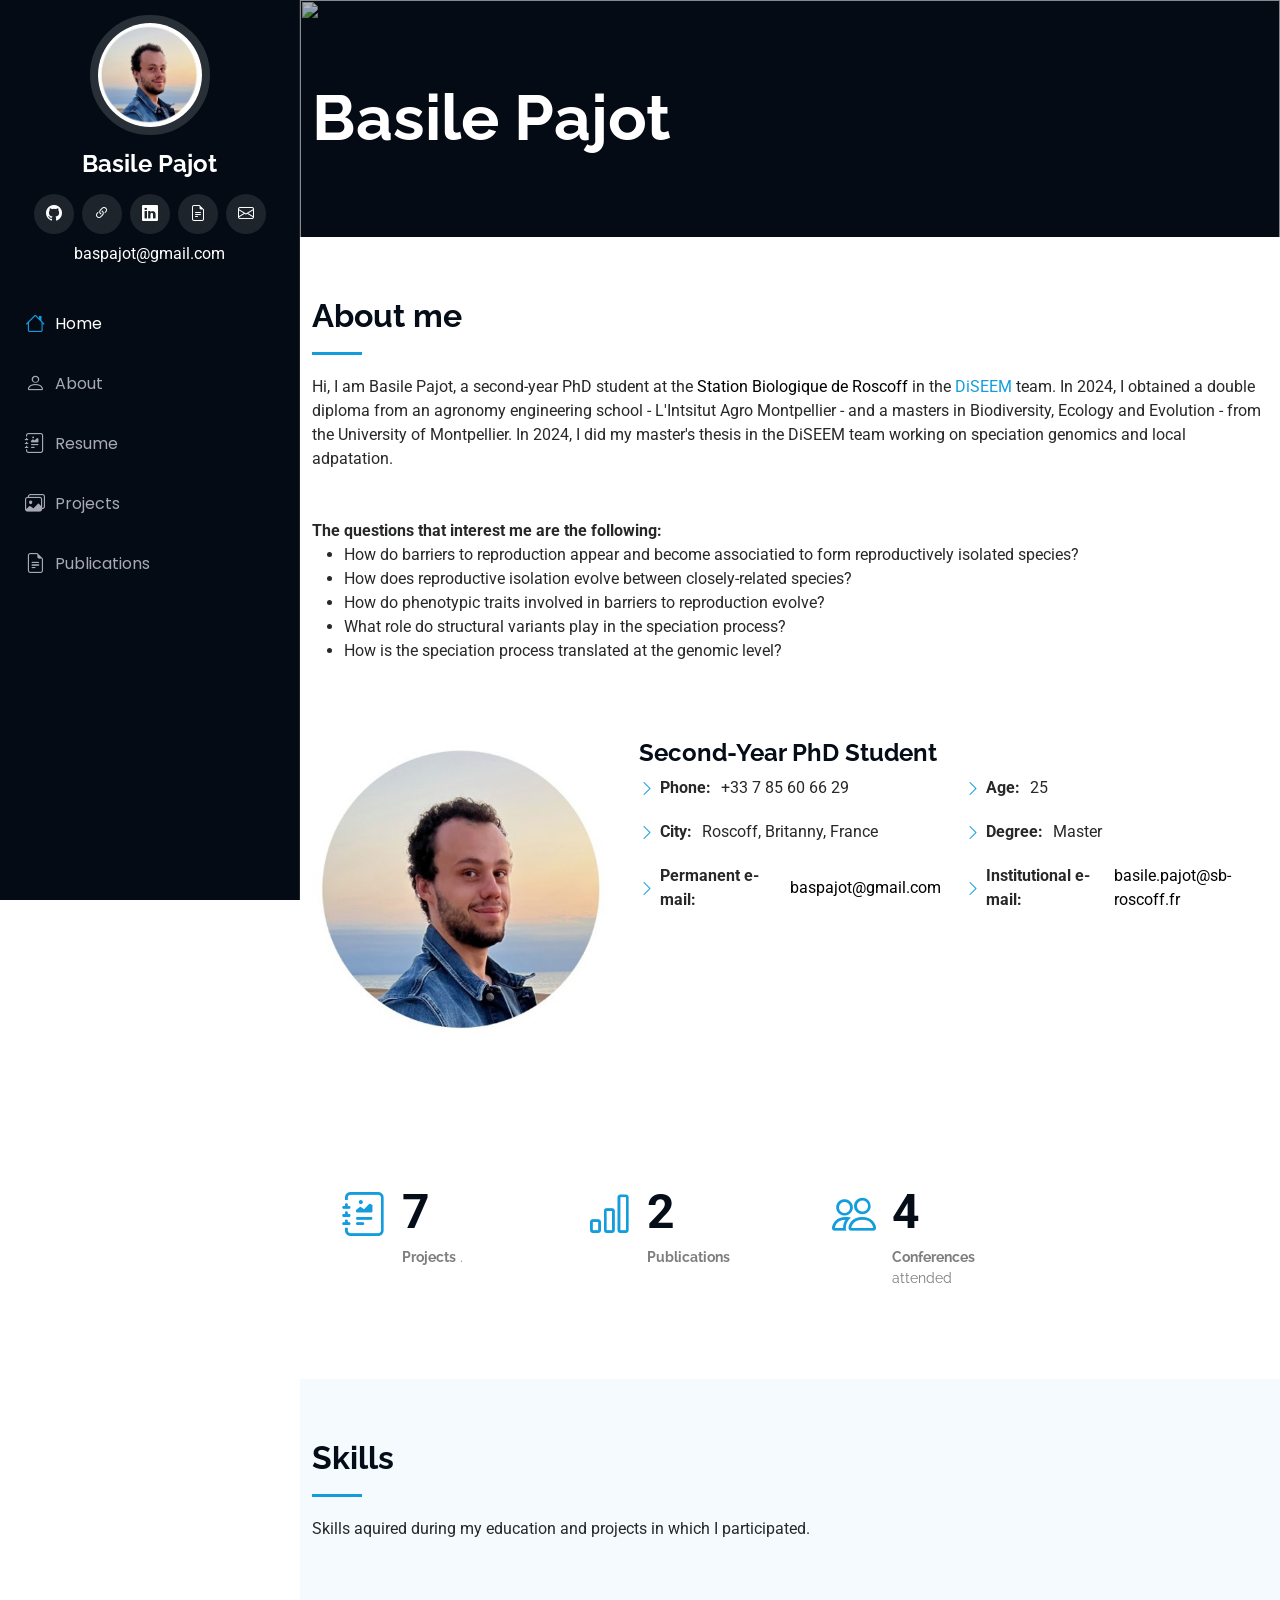
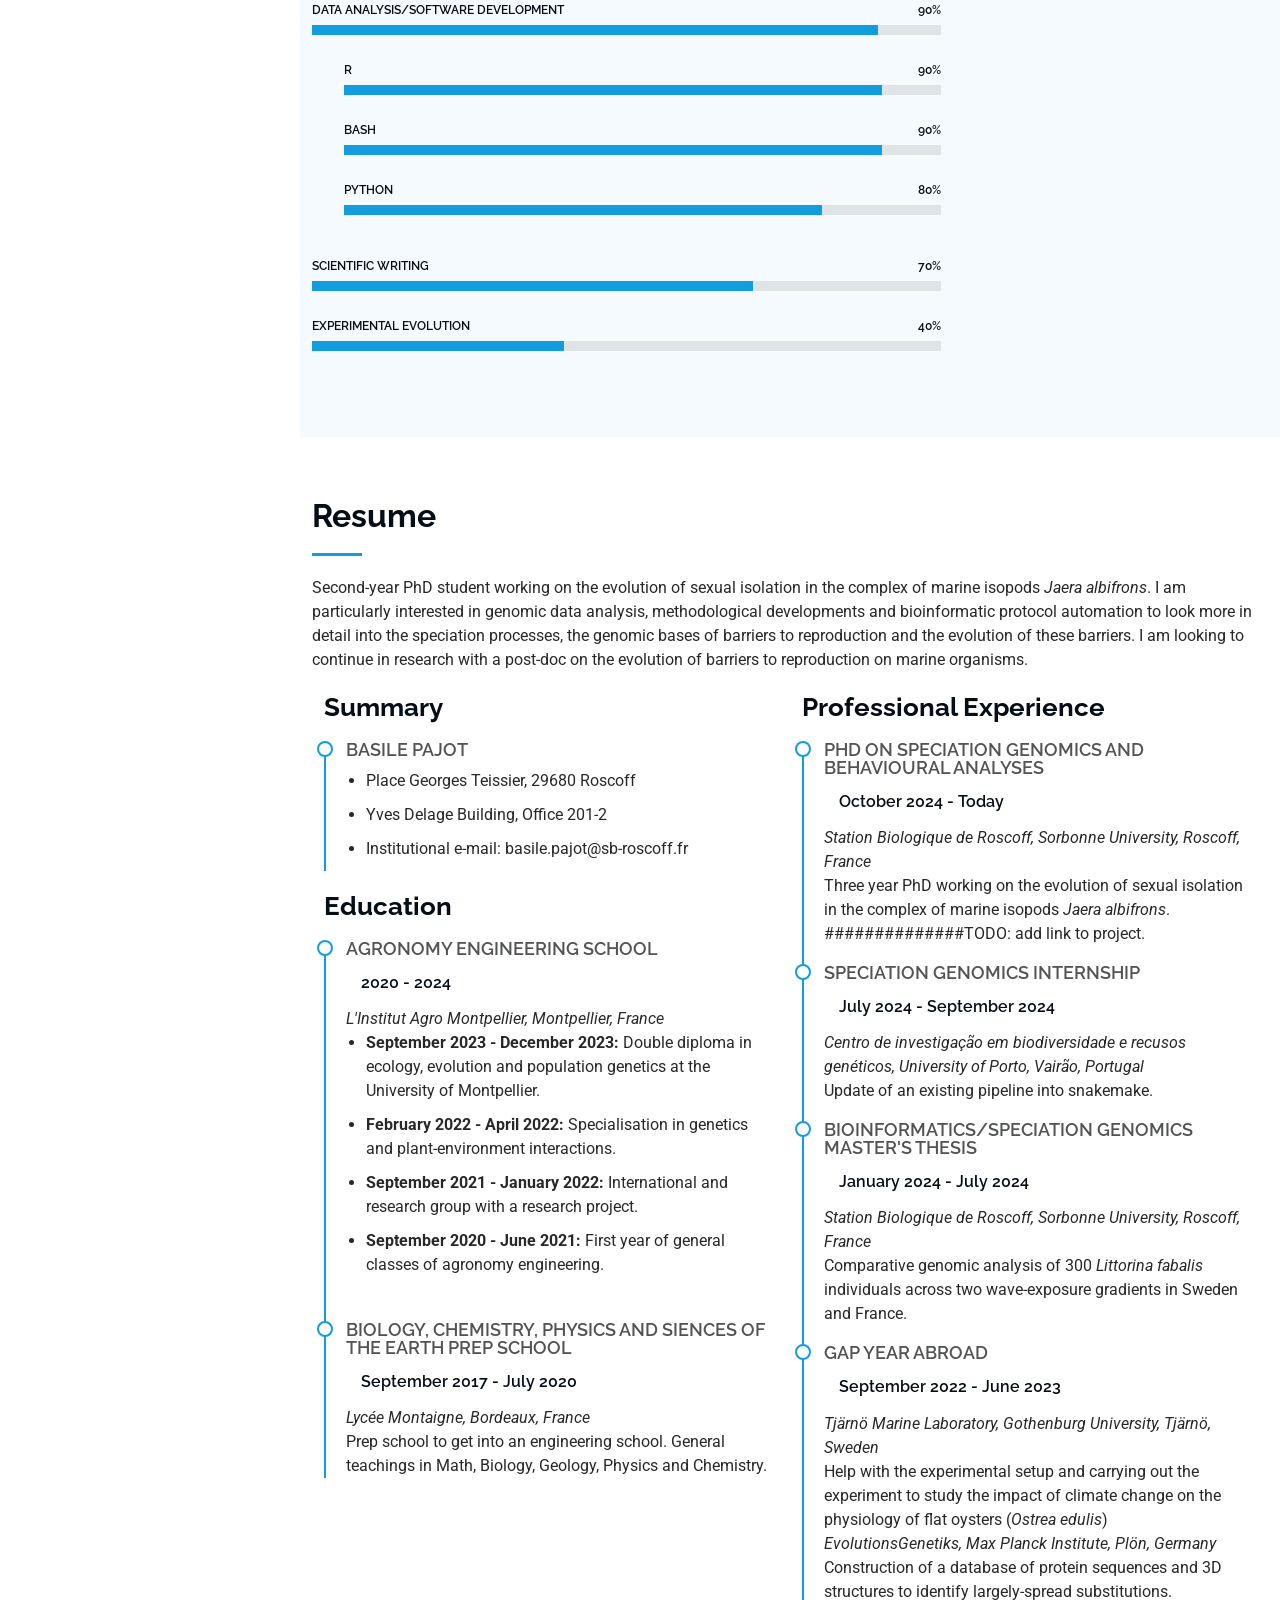
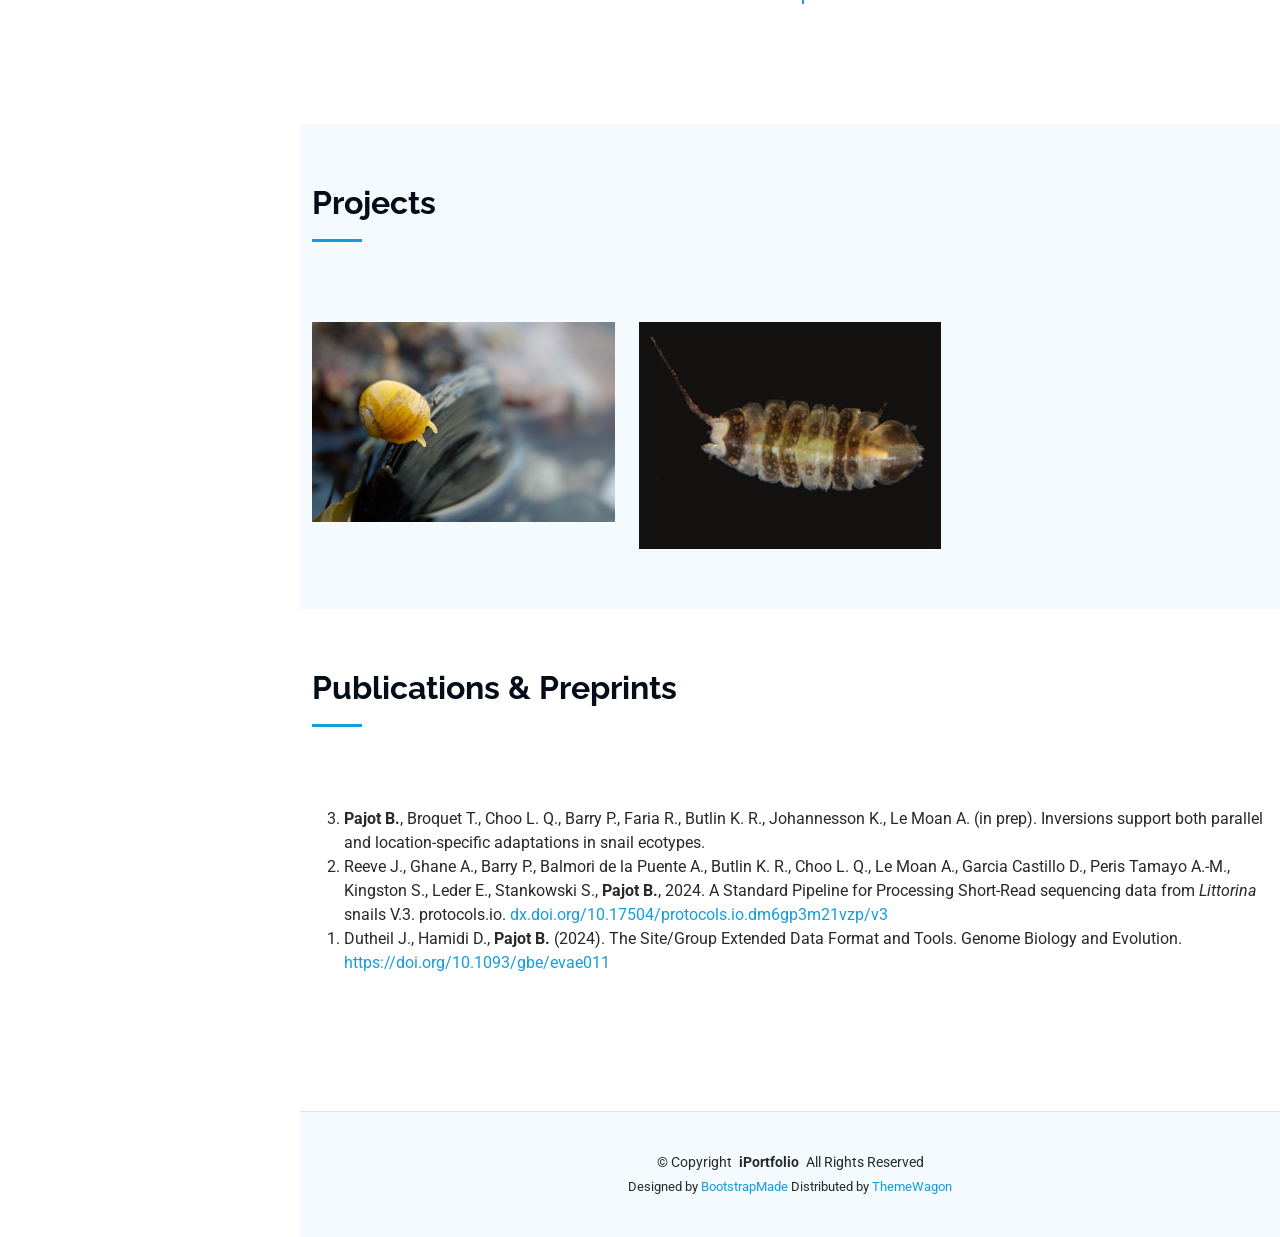
==== index.html @ 8f719689 "Coquilles" ====
<!DOCTYPE html>
<html lang="en">

<head>
  <meta charset="utf-8">
  <meta content="width=device-width, initial-scale=1.0" name="viewport">
  <title>Index - iPortfolio Bootstrap Template</title>
  <meta content="" name="description">
  <meta content="" name="keywords">

  <!-- Favicons -->
  <link href="assets/img/favicon.png" rel="icon">
  <link href="assets/img/apple-touch-icon.png" rel="apple-touch-icon">

  <!-- Fonts -->
  <link href="https://fonts.googleapis.com" rel="preconnect">
  <link href="https://fonts.gstatic.com" rel="preconnect" crossorigin>
  <link
    href="https://fonts.googleapis.com/css2?family=Roboto:ital,wght@0,100;0,300;0,400;0,500;0,700;0,900;1,100;1,300;1,400;1,500;1,700;1,900&family=Poppins:ital,wght@0,100;0,200;0,300;0,400;0,500;0,600;0,700;0,800;0,900;1,100;1,200;1,300;1,400;1,500;1,600;1,700;1,800;1,900&family=Raleway:ital,wght@0,100;0,200;0,300;0,400;0,500;0,600;0,700;0,800;0,900;1,100;1,200;1,300;1,400;1,500;1,600;1,700;1,800;1,900&display=swap"
    rel="stylesheet">

  <!-- Vendor CSS Files -->
  <link href="assets/vendor/bootstrap/css/bootstrap.min.css" rel="stylesheet">
  <link href="assets/vendor/bootstrap-icons/bootstrap-icons.css" rel="stylesheet">
  <link href="assets/vendor/aos/aos.css" rel="stylesheet">
  <link href="assets/vendor/glightbox/css/glightbox.min.css" rel="stylesheet">
  <link href="assets/vendor/swiper/swiper-bundle.min.css" rel="stylesheet">

  <!-- Main CSS File -->
  <link href="assets/css/main.css" rel="stylesheet">

  <!-- =======================================================
  * Template Name: iPortfolio
  * Template URL: https://bootstrapmade.com/iportfolio-bootstrap-portfolio-websites-template/
  * Updated: Jun 29 2024 with Bootstrap v5.3.3
  * Author: BootstrapMade.com
  * License: https://bootstrapmade.com/license/
  ======================================================== -->
</head>

<body class="index-page">

  <header id="header" class="header dark-background d-flex flex-column">
    <i class="header-toggle d-xl-none bi bi-list"></i>

    <div class="profile-img">
      <img src="assets/img/Identity.jpg" alt="" class="img-fluid rounded-circle">
    </div>

    <a href="index.html" class="logo d-flex align-items-center justify-content-center">
      <!-- Uncomment the line below if you also wish to use an image logo -->
      <!-- <img src="assets/img/logo.png" alt=""> -->
      <h1 class="sitename">Basile Pajot</h1>
    </a>

    <div class="social-links text-center">
      <a href="https://github.com/PAJOT-Basile" class="github"><i class="bi-github"></i></a>
      <a href="https://orcid.org/0009-0006-3920-8134" class="orcid"><i class="bi-link-45deg"></i></a>
      <a href="https://www.linkedin.com/in/pajot-basile/" class="linkedin"><i class="bi-linkedin"></i></a>
      <a href="./assets/docs/CV.pdf" class="CV"><i class="bi-file-earmark-text"></i></a>
      <a href="mailto:baspajot@gmail.com"><i class="bi-envelope"></i></a>
      <a href="mailto:baspajot@gmail.com" style="background-color:#040b14;">baspajot@gmail.com</a>
    </div>

    <nav id="navmenu" class="navmenu">
      <ul>
        <li><a href="#hero" class="active"><i class="bi bi-house navicon"></i>Home</a></li>
        <li><a href="#about"><i class="bi bi-person navicon"></i> About</a></li>
        <li><a href="#resume"><i class="bi bi-journal-richtext navicon"></i> Resume</a></li>
        <li><a href="#projects"><i class="bi bi-images navicon"></i> Projects</a></li>
        <li><a href="#publications"><i class="bi bi-file-earmark-text navicon"></i> Publications</a></li>
      </ul>
    </nav>

  </header>

  <main class="main">

    <!-- Hero Section -->
    <section id="hero" class="hero section dark-background">

      <img src="assets/img/paysage.JPG" height="400" width="100%" data-aos="fade-in">

      <div class="container" data-aos="fade-up" data-aos-delay="100">
        <h2>Basile Pajot</h2>
      </div>

    </section><!-- /Hero Section -->

    <!-- About Section -->
    <section id="about" class="about section">

      <!-- Section Title -->
      <div class="container section-title">
        <h2>About me</h2>
        <p>Hi, I am Basile Pajot, a second-year PhD student at the
          <a href="https://www.sb-roscoff.fr/" style="text-decoration: none; color: Black">Station Biologique de
            Roscoff</a> in the
          <a
            href="https://www.sb-roscoff.fr/fr/equipe-diseem-dispersion-speciation-et-evolution-des-especes-marines">DiSEEM</a>
          team.
          In 2024, I obtained a double diploma from an agronomy engineering school - L'Intsitut Agro Montpellier -
          and a masters in Biodiversity, Ecology and Evolution - from the University of Montpellier.
          In 2024, I did my master's thesis in the DiSEEM team working on speciation genomics and local adpatation.<br>
          <br><br><b>The questions that interest me are the following:</b><br>
        <ul>
          <li>How do barriers to reproduction appear and become associatied to form reproductively isolated species?
          </li>
          <li>How does reproductive isolation evolve between closely-related species?</li>
          <li>How do phenotypic traits involved in barriers to reproduction evolve?</li>
          <li>What role do structural variants play in the speciation process?</li>
          <li>How is the speciation process translated at the genomic level?</li>
        </ul>
        </p>
      </div><!-- End Section Title -->

      <div class="container">

        <div class="row gy-4 justify-content-center">
          <div class="col-lg-4">
            <img src="assets/img/Identity.jpg" class="img-fluid" alt="">
          </div>
          <div class="col-lg-8 content">
            <h2>Second-Year PhD Student</h2>
            <div class="row">
              <div class="col-lg-6">
                <ul>
                  <li><i class="bi bi-chevron-right"></i> <strong>Phone:</strong> <span>+33 7 85 60 66 29</span></li>
                  <li><i class="bi bi-chevron-right"></i> <strong>City:</strong> <span>Roscoff, Britanny, France</span>
                  <li><i class="bi bi-chevron-right"></i> <strong>Permanent e-mail:</strong> <span><a
                        href="mailto:baspajot@gmail.com"
                        style="text-decoration: none; color: black;">baspajot@gmail.com</a></span>
                  </li>
                </ul>
              </div>
              <div class="col-lg-6">
                <ul>
                  <li><i class="bi bi-chevron-right"></i> <strong>Age:</strong> <span>25</span></li>
                  <li><i class="bi bi-chevron-right"></i> <strong>Degree:</strong> <span>Master</span></li>
                  <li><i class="bi bi-chevron-right"></i> <strong>Institutional e-mail:</strong>
                    <span><a href="mailto:basile.pajot@sb-roscoff.fr"
                        style="text-decoration: none; color: black;">basile.pajot@sb-roscoff.fr</a></span>
                  </li>
                </ul>
              </div>
            </div>
          </div>
        </div>

      </div>

    </section><!-- /About Section -->

    <!-- Stats Section -->
    <section id="stats" class="stats section">

      <div class="container" data-aos="fade-up" data-aos-delay="100">

        <div class="row gy-3">

          <div class="col-lg-3 col-md-6">
            <div class="stats-item">
              <i class="bi bi-journal-richtext"></i>
              <span data-purecounter-start="0" data-purecounter-end="7" data-purecounter-duration="1"
                class="purecounter"></span>
              <p><strong>Projects</strong> <span>.</span></p>
            </div>
          </div><!-- End Stats Item -->

          <div class="col-lg-3 col-md-6">
            <div class="stats-item">
              <i class="bi-bar-chart"></i>
              <span data-purecounter-start="0" data-purecounter-end="2" data-purecounter-duration="1"
                class="purecounter"></span>
              <p><strong>Publications</strong></p>
            </div>
          </div><!-- End Stats Item -->

          <div class="col-lg-3 col-md-6">
            <div class="stats-item">
              <i class="bi bi-people"></i>
              <span data-purecounter-start="0" data-purecounter-end="4" data-purecounter-duration="1"
                class="purecounter"></span>
              <p><strong>Conferences</strong> <span>attended</span></p>
            </div>
          </div><!-- End Stats Item -->

        </div>

      </div>

    </section><!-- /Stats Section -->

    <!-- Skills Section -->
    <section id="skills" class="skills section light-background">

      <!-- Section Title -->
      <div class="container section-title" data-aos="fade-up">
        <h2>Skills</h2>
        <p>Skills aquired during my education and projects in which I participated.</p>
      </div><!-- End Section Title -->

      <div class="container" data-aos="fade-up" data-aos-delay="100">

        <div class="row skills-content skills-animation">

          <div class="col-lg-8">

            <div class="progress">
              <span class="skill"><span>Data Analysis/Software Development</span> <i class="val">90%</i></span>
              <div class="progress-bar-wrap">
                <div class="progress-bar" role="progressbar" aria-valuenow="90" aria-valuemin="0" aria-valuemax="100">
                </div>
              </div>
            </div><!-- End Skills Item -->

            <ul>
              <li style="list-style-type: none;">
                <div class="progress">
                  <span class="skill"><span>R</span> <i class="val">90%</i></span>
                  <div class="progress-bar-wrap">
                    <div class="progress-bar" role="progressbar" aria-valuenow="90" aria-valuemin="0"
                      aria-valuemax="100">
                    </div>
                  </div>
                </div><!-- End Skills Item -->
              </li>

              <li style="list-style-type: none;">
                <div class="progress">
                  <span class="skill"><span>Bash</span> <i class="val">90%</i></span>
                  <div class="progress-bar-wrap">
                    <div class="progress-bar" role="progressbar" aria-valuenow="90" aria-valuemin="0"
                      aria-valuemax="100">
                    </div>
                  </div>
                </div><!-- End Skills Item -->
              </li>

              <li style="list-style-type: none;">
                <div class="progress">
                  <span class="skill"><span>Python</span> <i class="val">80%</i></span>
                  <div class="progress-bar-wrap">
                    <div class="progress-bar" role="progressbar" aria-valuenow="80" aria-valuemin="0"
                      aria-valuemax="100">
                    </div>
                  </div>
                </div><!-- End Skills Item -->
              </li>

            </ul>

          </div>

          <div class="col-lg-8">

            <div class="progress">
              <span class="skill"><span>Scientific writing</span> <i class="val">70%</i></span>
              <div class="progress-bar-wrap">
                <div class="progress-bar" role="progressbar" aria-valuenow="70" aria-valuemin="0" aria-valuemax="100">
                </div>
              </div>
            </div><!-- End Skills Item -->

            <div class="progress">
              <span class="skill"><span>Experimental evolution</span> <i class="val">40%</i></span>
              <div class="progress-bar-wrap">
                <div class="progress-bar" role="progressbar" aria-valuenow="40" aria-valuemin="0" aria-valuemax="100">
                </div>
              </div>
            </div><!-- End Skills Item -->



          </div>

        </div>

      </div>

    </section><!-- /Skills Section -->

    <!-- Resume Section -->
    <section id="resume" class="resume section">

      <!-- Section Title -->
      <div class="container section-title" data-aos="fade-up">
        <h2>Resume</h2>
        <p>Second-year PhD student working on the evolution of sexual isolation in the complex of marine isopods
          <i>Jaera albifrons</i>. I am particularly interested in genomic data analysis, methodological developments and
          bioinformatic protocol automation to look more in detail into the speciation processes, the genomic bases of
          barriers to reproduction and the evolution of these barriers. I am looking to continue in research with a
          post-doc on the evolution of barriers to reproduction on marine organisms.
        </p>
        <!--Summary-->


        <div class="container">

          <div class="row">
            <!--Summary-->
            <div class="col-lg-6" data-aos="fade-up" data-aos-delay="100">
              <h3 class="resume-title">Summary</h3>
              <div class="resume-item pb-0">
                <h4>Basile Pajot</h4>
                <ul>
                  <li>Place Georges Teissier, 29680 Roscoff</li>
                  <li>Yves Delage Building, Office 201-2</li>
                  <li>Institutional e-mail: basile.pajot@sb-roscoff.fr</li>
                </ul>
              </div><!-- End Resume Item -->
              <!--Education-->
              <h3 class="resume-title">Education</h3>
              <div class="resume-item">
                <h4>Agronomy Engineering School</h4>
                <h5>2020 - 2024</h5>
                <p><em>L'Institut Agro Montpellier, Montpellier, France</em></p>
                <p>
                <ul>
                  <li><b>September 2023 - December 2023:</b> Double diploma in ecology, evolution and population
                    genetics
                    at the University of Montpellier.</li>
                  <li><b>February 2022 - April 2022:</b> Specialisation in genetics and plant-environment
                    interactions.
                  </li>
                  <li><b>September 2021 - January 2022:</b> International and research group with a research project.
                  </li>
                  <li><b>September 2020 - June 2021:</b> First year of general classes of agronomy engineering.</li>
                </ul>
                </p>
              </div><!-- End Resume Item -->

              <div class="resume-item">
                <h4>Biology, Chemistry, Physics and Siences of the Earth Prep School</h4>
                <h5>September 2017 - July 2020</h5>
                <p><em>Lycée Montaigne, Bordeaux, France</em></p>
                <p>Prep school to get into an engineering school. General teachings in Math, Biology, Geology, Physics
                  and
                  Chemistry.
                </p>
              </div><!-- End Resume Item -->
            </div><!-- End Section Title -->


            <div class="col-lg-6" data-aos="fade-up" data-aos-delay="200">
              <h3 class="resume-title">Professional Experience</h3>
              <!--Professional Experience-->
              <div class="resume-item">
                <h4>PhD on speciation genomics and behavioural analyses</h4>
                <h5>October 2024 - Today</h5>
                <p><em>Station Biologique de Roscoff, Sorbonne University, Roscoff, France</em><br></p>
                <p>Three year PhD working on the evolution of sexual isolation in the complex of marine isopods <i>Jaera
                    albifrons</i>. ##############TODO: add link to project.</p>

              </div>
              <div class="resume-item">
                <h4>Speciation genomics internship</h4>
                <h5>July 2024 - September 2024</h5>
                <p><em>Centro de investigação em biodiversidade e recusos genéticos, University of Porto, Vairão,
                    Portugal
                  </em></p>
                <p>Update of an existing pipeline into snakemake.</p>
              </div>

              <div class="resume-item">
                <h4>Bioinformatics/Speciation genomics master's thesis</h4>
                <h5>January 2024 - July 2024</h5>
                <p><em>Station Biologique de Roscoff, Sorbonne University, Roscoff, France </em></p>
                <p>Comparative genomic analysis of 300 <i>Littorina fabalis</i> individuals across two wave-exposure
                  gradients in Sweden and France.</p>
              </div><!-- End Resume Item -->

              <div class="resume-item">
                <h4>Gap Year Abroad</h4>
                <h5>September 2022 - June 2023</h5>
                <p><em>Tjärnö Marine Laboratory, Gothenburg University, Tjärnö, Sweden</em></p>
                <p>Help with the experimental setup and carrying out the experiment to study the impact of climate
                  change on the physiology of flat oysters (<i>Ostrea edulis</i>)</p>
                <p><em>EvolutionsGenetiks, Max Planck Institute, Plön, Germany</em></p>
                <p>Construction of a database of protein sequences and 3D structures to identify largely-spread
                  substitutions.</p>
              </div><!-- End Resume Item -->
            </div>



          </div>

        </div>

    </section><!-- /Resume Section -->

    <!-- Portfolio Section -->
    <section id="projects" class="portfolio section light-background">

      <!-- Section Title -->
      <div class="container section-title" data-aos="fade-up">
        <h2>Projects</h2>
      </div><!-- End Section Title -->

      <div class="container">

        <div class="isotope-layout" data-default-filter="*" data-layout="masonry" data-sort="original-order">

          <div class="row gy-4 isotope-container" data-aos="fade-up" data-aos-delay="200">

            <div class="col-lg-4 col-md-6 portfolio-item isotope-item">
              <div class="portfolio-content h-100">
                <img src="assets/img/projects/Littorina fabalis.jpg" class="img-fluid" alt="">
                <div class="portfolio-info">
                  <h4>PaCoBar</h4>
                  <p>Parallel Evolution and Coupling of Reproductive Barriers in <i>Littorina</i></p>
                  <a href="assets/img/projects/Littorina fabalis.jpg" title="(image credits to Kerstin Johannesson)<br>
                    <h2>PaCoBar</h2><br>
                      <p>The environment can play an important role in species diversification. In particular,
                      locally-adapted populations, called ecotypes are a good example of the role that the 
                      environment can play in the formation of species. Here, we inverstigate how barriers to 
                      gene flow associate along a wave-exposure gradient to form a complex barrier to gene flow 
                      and the role that structural variants play in this association. In this study, we use 
                      population genomics on the marine snail <i>Littorina fabalis</i>.</p>"
                    data-gallery="portfolio-gallery" class="glightbox preview-link"><i class="bi bi-zoom-in"></i></a>
                  <a href="pacobar-details.html" title="More Details" class="details-link"><i
                      class="bi bi-link-45deg"></i></a>
                </div>
              </div>
            </div><!-- End Portfolio Item -->

            <div class="col-lg-4 col-md-6 portfolio-item isotope-item">
              <div class="portfolio-content h-100">
                <img src="assets/img/projects/Jaera_1.jpg" class="img-fluid" alt="">
                <div class="portfolio-info">
                  <h4>Sexisol</h4>
                  <p>Evolution of Sexual Isolation</p>
                  <a href="assets/img/projects/Jaera_1.jpg" title="<h2>Sexisol</h2><br>
                    <p>Sexual isolation, or the lack of attraction between groups of individuals can be a strong 
                      barrier to reproduction that is thought to have played a proeminent effect in the 
                      diversification of plants and animals. It is however not clear how this barrier evolves. To 
                      answer these questions, we work on the complex of marine isopods <i>Jaera albifrons</i>. The 
                      species from this complex have a tactile courtship where males massages the females using 
                      specialised setae and spines on their pereiopods. Male traits differ between species, 
                      resulting in a strong sexual isolation. We use field sampling, lab experiments and population 
                      genomics to investigate the evolution of sexual isolation and the role that structural 
                      variants play in reproductive isolation between species.</p>" data-gallery="portfolio-gallery"
                    class="glightbox preview-link"><i class="bi bi-zoom-in"></i></a>
                  <a href="sexisol-details.html" title="More Details" class="details-link"><i
                      class="bi bi-link-45deg"></i></a>
                </div>
              </div>
            </div><!-- End Portfolio Item -->
          </div><!-- End Portfolio Container -->

        </div>

      </div>

    </section><!-- /Portfolio Section -->

    <!-- Services Section -->
    <section id="publications" class="services section">

      <!-- Section Title -->
      <div class="container section-title" data-aos="fade-up">
        <h2>Publications &amp; Preprints</h2>
      </div><!-- End Section Title -->


      <div class="container section-title justify-content-center">
        <p>
        <ol reversed>
          <li><b>Pajot B.</b>, Broquet T., Choo L. Q., Barry P., Faria R., Butlin K. R., Johannesson K., Le Moan
            A. (in prep). Inversions support both parallel and location-specific adaptations in snail ecotypes.
          </li>
          <li>Reeve J., Ghane A., Barry P., Balmori de la Puente A., Butlin K. R., Choo L. Q., Le Moan A., Garcia
            Castillo D., Peris Tamayo A.-M., Kingston S., Leder E., Stankowski S., <b>Pajot B.</b>, 2024.
            A Standard Pipeline for Processing Short-Read sequencing data from <i>Littorina</i> snails V.3.
            protocols.io. <a
              href="dx.doi.org/10.17504/protocols.io.dm6gp3m21vzp/v3">dx.doi.org/10.17504/protocols.io.dm6gp3m21vzp/v3
            </a></li>
          <li>Dutheil J., Hamidi D., <b>Pajot B.</b> (2024). The Site/Group Extended Data Format and Tools. Genome
            Biology and Evolution. <a href="https://doi.org/10.1093/gbe/evae011">https://doi.org/10.1093/gbe/evae011</a>
          </li>
        </ol>
        </p>
      </div>
      <!-- End Publication Item -->

    </section><!-- /Publication Section -->
  </main>

  <footer id="footer" class="footer position-relative light-background">

    <div class="container">
      <div class="copyright text-center ">
        <p>© <span>Copyright</span> <strong class="px-1 sitename">iPortfolio</strong> <span>All Rights Reserved</span>
        </p>
      </div>
      <div class="credits">
        <!-- All the links in the footer should remain intact. -->
        <!-- You can delete the links only if you've purchased the pro version. -->
        <!-- Licensing information: https://bootstrapmade.com/license/ -->
        <!-- Purchase the pro version with working PHP/AJAX contact form: [buy-url] -->
        Designed by <a href="https://bootstrapmade.com/">BootstrapMade</a> Distributed by <a
          href="https://themewagon.com">ThemeWagon</a>
      </div>
    </div>

  </footer>

  <!-- Scroll Top -->
  <a href="#" id="scroll-top" class="scroll-top d-flex align-items-center justify-content-center"><i
      class="bi bi-arrow-up-short"></i></a>

  <!-- Preloader -->
  <div id="preloader"></div>

  <!-- Vendor JS Files -->
  <script src="assets/vendor/bootstrap/js/bootstrap.bundle.min.js"></script>
  <script src="assets/vendor/php-email-form/validate.js"></script>
  <script src="assets/vendor/aos/aos.js"></script>
  <script src="assets/vendor/typed.js/typed.umd.js"></script>
  <script src="assets/vendor/purecounter/purecounter_vanilla.js"></script>
  <script src="assets/vendor/waypoints/noframework.waypoints.js"></script>
  <script src="assets/vendor/glightbox/js/glightbox.min.js"></script>
  <script src="assets/vendor/imagesloaded/imagesloaded.pkgd.min.js"></script>
  <script src="assets/vendor/isotope-layout/isotope.pkgd.min.js"></script>
  <script src="assets/vendor/swiper/swiper-bundle.min.js"></script>

  <!-- Main JS File -->
  <script src="assets/js/main.js"></script>

</body>

</html>
---- assets/css/main.css ----
/**
* Template Name: iPortfolio
* Template URL: https://bootstrapmade.com/iportfolio-bootstrap-portfolio-websites-template/
* Updated: Jun 29 2024 with Bootstrap v5.3.3
* Author: BootstrapMade.com
* License: https://bootstrapmade.com/license/
*/

/*--------------------------------------------------------------
# Font & Color Variables
# Help: https://bootstrapmade.com/color-system/
--------------------------------------------------------------*/
/* Fonts */
:root {
  --default-font: "Roboto", system-ui, -apple-system, "Segoe UI", Roboto, "Helvetica Neue", Arial, "Noto Sans", "Liberation Sans", sans-serif, "Apple Color Emoji", "Segoe UI Emoji", "Segoe UI Symbol", "Noto Color Emoji";
  --heading-font: "Raleway", sans-serif;
  --nav-font: "Poppins", sans-serif;
}

/* Global Colors - The following color variables are used throughout the website. Updating them here will change the color scheme of the entire website */
:root {
  --background-color: #ffffff;
  /* Background color for the entire website, including individual sections */
  --default-color: #272829;
  /* Default color used for the majority of the text content across the entire website */
  --heading-color: #050d18;
  /* Color for headings, subheadings and title throughout the website */
  --accent-color: #149ddd;
  /* Accent color that represents your brand on the website. It's used for buttons, links, and other elements that need to stand out */
  --surface-color: #ffffff;
  /* The surface color is used as a background of boxed elements within sections, such as cards, icon boxes, or other elements that require a visual separation from the global background. */
  --contrast-color: #ffffff;
  /* Contrast color for text, ensuring readability against backgrounds of accent, heading, or default colors. */
}

/* Nav Menu Colors - The following color variables are used specifically for the navigation menu. They are separate from the global colors to allow for more customization options */
:root {
  --nav-color: #a8a9b4;
  /* The default color of the main navmenu links */
  --nav-hover-color: #ffffff;
  /* Applied to main navmenu links when they are hovered over or active */
  --nav-mobile-background-color: #040b14;
  /* Used as the background color for mobile navigation menu */
  --nav-dropdown-background-color: #040b14;
  /* Used as the background color for dropdown items that appear when hovering over primary navigation items */
  --nav-dropdown-color: #a8a9b4;
  /* Used for navigation links of the dropdown items in the navigation menu. */
  --nav-dropdown-hover-color: #ffffff;
  /* Similar to --nav-hover-color, this color is applied to dropdown navigation links when they are hovered over. */
}

/* Color Presets - These classes override global colors when applied to any section or element, providing reuse of the sam color scheme. */

.light-background {
  --background-color: #f4fafd;
  --surface-color: #ffffff;
}

.dark-background {
  --background-color: #040b14;
  --default-color: #ffffff;
  --heading-color: #ffffff;
  --surface-color: #151f2b;
  --contrast-color: #ffffff;
}

/* Smooth scroll */
:root {
  scroll-behavior: smooth;
}

/*--------------------------------------------------------------
# General Styling & Shared Classes
--------------------------------------------------------------*/
body {
  color: var(--default-color);
  background-color: var(--background-color);
  font-family: var(--default-font);
}

a {
  color: var(--accent-color);
  text-decoration: none;
  transition: 0.3s;
}

a:hover {
  color: color-mix(in srgb, var(--accent-color), transparent 25%);
  text-decoration: none;
}

h1,
h2,
h3,
h4,
h5,
h6 {
  color: var(--heading-color);
  font-family: var(--heading-font);
}

/* PHP Email Form Messages
------------------------------*/
.php-email-form .error-message {
  display: none;
  background: #df1529;
  color: #ffffff;
  text-align: left;
  padding: 15px;
  margin-bottom: 24px;
  font-weight: 600;
}

.php-email-form .sent-message {
  display: none;
  color: #ffffff;
  background: #059652;
  text-align: center;
  padding: 15px;
  margin-bottom: 24px;
  font-weight: 600;
}

.php-email-form .loading {
  display: none;
  background: var(--surface-color);
  text-align: center;
  padding: 15px;
  margin-bottom: 24px;
}

.php-email-form .loading:before {
  content: "";
  display: inline-block;
  border-radius: 50%;
  width: 24px;
  height: 24px;
  margin: 0 10px -6px 0;
  border: 3px solid var(--accent-color);
  border-top-color: var(--surface-color);
  animation: php-email-form-loading 1s linear infinite;
}

@keyframes php-email-form-loading {
  0% {
    transform: rotate(0deg);
  }

  100% {
    transform: rotate(360deg);
  }
}

/*--------------------------------------------------------------
# Global Header
--------------------------------------------------------------*/
.header {
  color: var(--default-color);
  background-color: var(--background-color);
  position: fixed;
  top: 0;
  left: 0;
  bottom: 0;
  padding: 0 15px;
  width: 300px;
  transition: all ease-in-out 0.3s;
  overflow-y: auto;
  z-index: 997;
  border-right: 1px solid color-mix(in srgb, var(--default-color), transparent 90%);
}

.header .profile-img img {
  margin: 15px auto;
  display: block;
  width: 120px;
  border: 8px solid color-mix(in srgb, var(--default-color), transparent 85%);
}

.header .logo {
  line-height: 1;
  margin-bottom: 15px;
}

.header .logo img {
  max-height: 32px;
  margin-right: 8px;
}

.header .logo h1 {
  font-size: 24px;
  margin: 0;
  font-weight: 700;
  color: var(--heading-color);
}

.header .social-links {
  margin: 0 0 20px 0;
}

.header .social-links a {
  font-size: 16px;
  display: inline-flex;
  align-items: center;
  justify-content: center;
  background: color-mix(in srgb, var(--default-color), transparent 90%);
  color: var(--default-color);
  margin: 0 2px;
  border-radius: 50%;
  text-align: center;
  width: 40px;
  height: 40px;
  transition: 0.3s;
}

.header .social-links a:hover {
  color: var(--contrast-color);
  background: var(--accent-color);
}

@media (min-width: 1200px) {

  .header~main,
  .header~#footer {
    margin-left: 300px;
  }
}

@media (max-width: 1199px) {
  .header {
    left: -100%;
  }
}

.header.header-show {
  left: 0;
}

.header .header-toggle {
  color: var(--contrast-color);
  background-color: var(--accent-color);
  font-size: 22px;
  display: flex;
  align-items: center;
  justify-content: center;
  width: 40px;
  height: 40px;
  border-radius: 50%;
  cursor: pointer;
  position: fixed;
  top: 15px;
  right: 15px;
  z-index: 9999;
  transition: background-color 0.3s;
}

.header .header-toggle:hover {
  color: var(--contrast-color);
  background-color: color-mix(in srgb, var(--accent-color) 90%, white 15%);
}

/*--------------------------------------------------------------
# Navigation Menu
--------------------------------------------------------------*/
.mobile-nav-toggle {
  display: none;
}

.navmenu {
  padding: 0;
  z-index: 9997;
}

.navmenu ul {
  list-style: none;
  padding: 0 0 20px 0;
  margin: 0;
}

.navmenu a,
.navmenu a:focus {
  color: var(--nav-color);
  padding: 15px 10px;
  font-family: var(--nav-font);
  font-size: 16px;
  font-weight: 400;
  display: flex;
  align-items: center;
  white-space: nowrap;
  transition: 0.3s;
  width: 100%;
}

.navmenu a .navicon,
.navmenu a:focus .navicon {
  font-size: 20px;
  margin-right: 10px;
}

.navmenu a .toggle-dropdown,
.navmenu a:focus .toggle-dropdown {
  font-size: 12px;
  line-height: 0;
  margin-left: auto;
  width: 30px;
  height: 30px;
  display: flex;
  align-items: center;
  justify-content: center;
  border-radius: 50%;
  transition: 0.3s;
  flex-shrink: 0;
  background-color: color-mix(in srgb, var(--accent-color), transparent 90%);
}

.navmenu a .toggle-dropdown:hover,
.navmenu a:focus .toggle-dropdown:hover {
  background-color: var(--accent-color);
  color: var(--contrast-color);
}

.navmenu a:hover,
.navmenu .active,
.navmenu .active:focus {
  color: var(--nav-hover-color);
}

.navmenu a:hover .navicon,
.navmenu .active .navicon,
.navmenu .active:focus .navicon {
  color: var(--accent-color);
}

.navmenu .active .toggle-dropdown,
.navmenu .active:focus .toggle-dropdown {
  background-color: var(--accent-color);
  color: var(--contrast-color);
  transform: rotate(180deg);
}

.navmenu .dropdown {
  display: block;
}

.navmenu .dropdown a,
.navmenu .dropdown a:focus {
  color: --nav-dropdown-color;
}

.navmenu .dropdown a:hover,
.navmenu .dropdown .active,
.navmenu .dropdown .active:focus {
  color: var(--nav-dropdown-hover-color);
}

.navmenu .dropdown ul {
  position: static;
  display: none;
  z-index: 99;
  padding: 5px 10px;
  margin: 5px 10px;
  background-color: var(--nav-dropdown-background-color);
  border: 1px solid color-mix(in srgb, var(--default-color), transparent 90%);
  box-shadow: none;
  transition: all 0.5s ease-in-out;
}

.navmenu .dropdown ul ul {
  background-color: rgba(33, 37, 41, 0.1);
}

.navmenu .dropdown>.dropdown-active {
  display: block;
  background-color: rgba(33, 37, 41, 0.03);
}

/*--------------------------------------------------------------
# Global Footer
--------------------------------------------------------------*/
.footer {
  color: var(--default-color);
  background-color: var(--background-color);
  font-size: 14px;
  padding: 40px 0;
  position: relative;
  border-top: 1px solid color-mix(in srgb, var(--default-color), transparent 90%);
}

.footer .copyright p {
  margin-bottom: 0;
}

.footer .credits {
  margin-top: 4px;
  font-size: 13px;
  text-align: center;
}

/*--------------------------------------------------------------
# Preloader
--------------------------------------------------------------*/
#preloader {
  position: fixed;
  inset: 0;
  z-index: 999999;
  overflow: hidden;
  background: var(--background-color);
  transition: all 0.6s ease-out;
}

#preloader:before {
  content: "";
  position: fixed;
  top: calc(50% - 30px);
  left: calc(50% - 30px);
  border: 6px solid #ffffff;
  border-color: var(--accent-color) transparent var(--accent-color) transparent;
  border-radius: 50%;
  width: 60px;
  height: 60px;
  animation: animate-preloader 1.5s linear infinite;
}

@keyframes animate-preloader {
  0% {
    transform: rotate(0deg);
  }

  100% {
    transform: rotate(360deg);
  }
}

/*--------------------------------------------------------------
# Scroll Top Button
--------------------------------------------------------------*/
.scroll-top {
  position: fixed;
  visibility: hidden;
  opacity: 0;
  right: 15px;
  bottom: -15px;
  z-index: 99999;
  background-color: var(--accent-color);
  width: 44px;
  height: 44px;
  border-radius: 50px;
  transition: all 0.4s;
}

.scroll-top i {
  font-size: 24px;
  color: var(--contrast-color);
  line-height: 0;
}

.scroll-top:hover {
  background-color: color-mix(in srgb, var(--accent-color), transparent 20%);
  color: var(--contrast-color);
}

.scroll-top.active {
  visibility: visible;
  opacity: 1;
  bottom: 15px;
}

/*--------------------------------------------------------------
# Disable aos animation delay on mobile devices
--------------------------------------------------------------*/
@media screen and (max-width: 768px) {
  [data-aos-delay] {
    transition-delay: 0 !important;
  }
}

/*--------------------------------------------------------------
# Global Page Titles & Breadcrumbs
--------------------------------------------------------------*/
.page-title {
  color: var(--default-color);
  background-color: var(--background-color);
  padding: 25px 0;
  position: relative;
}

.page-title h1 {
  font-size: 24px;
  font-weight: 700;
}

.page-title .breadcrumbs ol {
  display: flex;
  flex-wrap: wrap;
  list-style: none;
  padding: 0;
  margin: 0;
  font-size: 14px;
  font-weight: 400;
}

.page-title .breadcrumbs ol li+li {
  padding-left: 10px;
}

.page-title .breadcrumbs ol li+li::before {
  content: "/";
  display: inline-block;
  padding-right: 10px;
  color: color-mix(in srgb, var(--default-color), transparent 70%);
}

/*--------------------------------------------------------------
# Global Sections
--------------------------------------------------------------*/
section,
.section {
  color: var(--default-color);
  background-color: var(--background-color);
  padding: 60px 0;
  overflow: clip;
}

/*--------------------------------------------------------------
# Global Section Titles
--------------------------------------------------------------*/
.section-title {
  padding-bottom: 60px;
  position: relative;
}

.section-title h2 {
  font-size: 32px;
  font-weight: 700;
  margin-bottom: 20px;
  padding-bottom: 20px;
  position: relative;
}

.section-title h2:after {
  content: "";
  position: absolute;
  display: block;
  width: 50px;
  height: 3px;
  background: var(--accent-color);
  left: 0;
  bottom: 0;
}

.section-title p {
  margin-bottom: 0;
}

/*--------------------------------------------------------------
# Hero Section
--------------------------------------------------------------*/
.hero {
  width: 100%;
  min-height: 10vh;
  position: relative;
  padding: 80px 0;
  display: flex;
  align-items: center;
  justify-content: center;
}

.hero img {
  position: absolute;
  inset: 0;
  display: block;
  /* width: 100%;
  height: 100%; */
  object-fit: cover;
  z-index: 1;
}

.hero:before {
  content: "";
  background: color-mix(in srgb, var(--background-color), transparent 70%);
  position: absolute;
  inset: 0;
  z-index: 2;
}

.hero .container {
  position: relative;
  z-index: 3;
}

.hero h2 {
  margin: 0;
  font-size: 64px;
  font-weight: 700;
}

.hero p {
  margin: 5px 0 0 0;
  font-size: 26px;
}

.hero p span {
  letter-spacing: 1px;
  border-bottom: 2px solid var(--accent-color);
}

.hero .social-links {
  margin-top: 25px;
}

.hero .social-links a {
  font-size: 24px;
  display: inline-block;
  color: color-mix(in srgb, var(--default-color), transparent 50%);
  line-height: 1;
  margin-right: 20px;
  transition: 0.3s;
}

.hero .social-links a:hover {
  color: var(--accent-color);
}

@media (max-width: 768px) {
  .hero h2 {
    font-size: 32px;
  }

  .hero p {
    font-size: 20px;
  }
}

/*--------------------------------------------------------------
# About Section
--------------------------------------------------------------*/
.about .content h2 {
  font-weight: 700;
  font-size: 24px;
}

.about .content ul {
  list-style: none;
  padding: 0;
}

.about .content ul li {
  margin-bottom: 20px;
  display: flex;
  align-items: center;
}

.about .content ul strong {
  margin-right: 10px;
}

.about .content ul i {
  font-size: 16px;
  margin-right: 5px;
  color: var(--accent-color);
  line-height: 0;
}

/*--------------------------------------------------------------
# Stats Section
--------------------------------------------------------------*/
.stats .stats-item {
  padding: 30px;
  width: 100%;
}

.stats .stats-item i {
  color: var(--accent-color);
  display: block;
  font-size: 44px;
  float: left;
  line-height: 0;
}

.stats .stats-item .purecounter {
  color: var(--heading-color);
  font-size: 48px;
  line-height: 40px;
  display: block;
  font-weight: 700;
  margin-left: 60px;
}

.stats .stats-item p {
  color: color-mix(in srgb, var(--default-color), transparent 40%);
  padding: 15px 0 0 0;
  margin: 0 0 0 60px;
  font-family: var(--heading-font);
  font-size: 14px;
}

/*--------------------------------------------------------------
# Skills Section
--------------------------------------------------------------*/
.skills .progress {
  height: 60px;
  display: block;
  background: none;
  border-radius: 0;
}

.skills .progress .skill {
  color: var(--heading-color);
  padding: 0;
  margin: 0 0 6px 0;
  text-transform: uppercase;
  display: block;
  font-weight: 600;
  font-family: var(--heading-font);
}

.skills .progress .skill .val {
  float: right;
  font-style: normal;
}

.skills .progress-bar-wrap {
  background: color-mix(in srgb, var(--default-color), transparent 90%);
  height: 10px;
}

.skills .progress-bar {
  width: 1px;
  height: 10px;
  transition: 0.9s;
  background-color: var(--accent-color);
}

/*--------------------------------------------------------------
# Resume Section
--------------------------------------------------------------*/
.resume .resume-title {
  color: var(--heading-color);
  font-size: 26px;
  font-weight: 700;
  margin-top: 20px;
  margin-bottom: 20px;
}

.resume .resume-item {
  padding: 0 0 20px 20px;
  margin-top: -2px;
  border-left: 2px solid var(--accent-color);
  position: relative;
}

.resume .resume-item h4 {
  line-height: 18px;
  font-size: 18px;
  font-weight: 600;
  text-transform: uppercase;
  color: color-mix(in srgb, var(--default-color), transparent 20%);
  margin-bottom: 10px;
}

.resume .resume-item h5 {
  font-size: 16px;
  padding: 5px 15px;
  display: inline-block;
  font-weight: 600;
  margin-bottom: 10px;
}

.resume .resume-item ul {
  padding-left: 20px;
}

.resume .resume-item ul li {
  padding-bottom: 10px;
}

.resume .resume-item:last-child {
  padding-bottom: 0;
}

.resume .resume-item::before {
  content: "";
  position: absolute;
  width: 16px;
  height: 16px;
  border-radius: 50px;
  left: -9px;
  top: 0;
  background: var(--background-color);
  border: 2px solid var(--accent-color);
}

/*--------------------------------------------------------------
# Portfolio Section
--------------------------------------------------------------*/
.portfolio .portfolio-filters {
  padding: 0;
  margin: 0 auto 20px auto;
  list-style: none;
  text-align: center;
}

.portfolio .portfolio-filters li {
  cursor: pointer;
  display: inline-block;
  padding: 0;
  font-size: 14px;
  font-weight: 400;
  margin: 0 10px;
  line-height: 1;
  text-transform: uppercase;
  margin-bottom: 10px;
  transition: all 0.3s ease-in-out;
}

.portfolio .portfolio-filters li:hover,
.portfolio .portfolio-filters li.filter-active {
  color: var(--accent-color);
}

.portfolio .portfolio-filters li:first-child {
  margin-left: 0;
}

.portfolio .portfolio-filters li:last-child {
  margin-right: 0;
}

@media (max-width: 575px) {
  .portfolio .portfolio-filters li {
    font-size: 14px;
    margin: 0 5px;
  }
}

.portfolio .portfolio-content {
  position: relative;
  overflow: hidden;
}

.portfolio .portfolio-content img {
  transition: 0.3s;
}

.portfolio .portfolio-content .portfolio-info {
  opacity: 0;
  position: absolute;
  inset: 0;
  z-index: 3;
  transition: all ease-in-out 0.3s;
  background: rgba(0, 0, 0, 0.6);
  padding: 15px;
}

.portfolio .portfolio-content .portfolio-info h4 {
  font-size: 14px;
  padding: 5px 10px;
  font-weight: 400;
  color: #ffffff;
  display: inline-block;
  background-color: var(--accent-color);
}

.portfolio .portfolio-content .portfolio-info p {
  position: absolute;
  bottom: 10px;
  text-align: center;
  display: inline-block;
  left: 0;
  right: 0;
  font-size: 16px;
  font-weight: 600;
  color: rgba(255, 255, 255, 0.8);
}

.portfolio .portfolio-content .portfolio-info .preview-link,
.portfolio .portfolio-content .portfolio-info .details-link {
  position: absolute;
  left: calc(50% - 40px);
  font-size: 26px;
  top: calc(50% - 14px);
  color: #fff;
  transition: 0.3s;
  line-height: 1.2;
}

.portfolio .portfolio-content .portfolio-info .preview-link:hover,
.portfolio .portfolio-content .portfolio-info .details-link:hover {
  color: var(--accent-color);
}

.portfolio .portfolio-content .portfolio-info .details-link {
  left: 50%;
  font-size: 34px;
  line-height: 0;
}

.portfolio .portfolio-content:hover .portfolio-info {
  opacity: 1;
}

.portfolio .portfolio-content:hover img {
  transform: scale(1.1);
}

/*--------------------------------------------------------------
# Services Section
--------------------------------------------------------------*/
.services .service-item {
  position: relative;
}

.services .service-item .icon {
  background: var(--accent-color);
  display: flex;
  align-items: center;
  justify-content: center;
  width: 54px;
  height: 54px;
  border-radius: 50%;
  transition: 0.5s;
  border: 1px solid var(--accent-color);
  margin-right: 20px;
}

.services .service-item .icon i {
  color: var(--contrast-color);
  font-size: 24px;
  line-height: 0;
}

.services .service-item:hover .icon {
  background: var(--surface-color);
}

.services .service-item:hover .icon i {
  color: var(--accent-color);
}

.services .service-item .title {
  font-weight: 700;
  margin-bottom: 15px;
  font-size: 18px;
}

.services .service-item .title a {
  color: var(--heading-color);
}

.services .service-item .title a:hover {
  color: var(--accent-color);
}

.services .service-item .description {
  line-height: 24px;
  font-size: 14px;
}

/*--------------------------------------------------------------
# Testimonials Section
--------------------------------------------------------------*/
.testimonials .testimonials-carousel,
.testimonials .testimonials-slider {
  overflow: hidden;
}

.testimonials .testimonial-item {
  box-sizing: content-box;
  text-align: center;
  min-height: 320px;
}

.testimonials .testimonial-item .testimonial-img {
  width: 90px;
  border-radius: 50%;
  margin: 0 auto;
}

.testimonials .testimonial-item h3 {
  font-size: 18px;
  font-weight: bold;
  margin: 10px 0 5px 0;
}

.testimonials .testimonial-item h4 {
  font-size: 14px;
  color: color-mix(in srgb, var(--default-color), transparent 20%);
  margin: 0;
}

.testimonials .testimonial-item .quote-icon-left,
.testimonials .testimonial-item .quote-icon-right {
  color: color-mix(in srgb, var(--accent-color), transparent 40%);
  font-size: 26px;
  line-height: 0;
}

.testimonials .testimonial-item .quote-icon-left {
  display: inline-block;
  left: -5px;
  position: relative;
}

.testimonials .testimonial-item .quote-icon-right {
  display: inline-block;
  right: -5px;
  position: relative;
  top: 10px;
  transform: scale(-1, -1);
}

.testimonials .testimonial-item p {
  font-style: italic;
  margin: 0 15px 15px 15px;
  padding: 20px;
  background-color: var(--surface-color);
  position: relative;
  margin-bottom: 35px;
  border-radius: 6px;
  box-shadow: 0px 2px 15px rgba(0, 0, 0, 0.1);
}

.testimonials .testimonial-item p::after {
  content: "";
  width: 0;
  height: 0;
  border-top: 20px solid var(--surface-color);
  border-right: 20px solid transparent;
  border-left: 20px solid transparent;
  position: absolute;
  bottom: -20px;
  left: calc(50% - 20px);
}

.testimonials .swiper-wrapper {
  height: auto;
}

.testimonials .swiper-pagination {
  margin-top: 40px;
  position: relative;
}

.testimonials .swiper-pagination .swiper-pagination-bullet {
  width: 12px;
  height: 12px;
  background-color: var(--background-color);
  opacity: 1;
  border: 1px solid var(--accent-color);
}

.testimonials .swiper-pagination .swiper-pagination-bullet-active {
  background-color: var(--accent-color);
}

/*--------------------------------------------------------------
# Contact Section
--------------------------------------------------------------*/
.contact .info-wrap {
  background-color: var(--surface-color);
  box-shadow: 0px 0px 20px rgba(0, 0, 0, 0.1);
  padding: 30px;
}

@media (max-width: 575px) {
  .contact .info-wrap {
    padding: 20px;
  }
}

.contact .info-item {
  margin-bottom: 40px;
}

.contact .info-item i {
  font-size: 20px;
  color: var(--accent-color);
  background: color-mix(in srgb, var(--accent-color), transparent 92%);
  width: 44px;
  height: 44px;
  display: flex;
  justify-content: center;
  align-items: center;
  border-radius: 50px;
  transition: all 0.3s ease-in-out;
  margin-right: 15px;
}

.contact .info-item h3 {
  padding: 0;
  font-size: 18px;
  font-weight: 700;
  margin-bottom: 5px;
}

.contact .info-item p {
  padding: 0;
  margin-bottom: 0;
  font-size: 14px;
}

.contact .info-item:hover i {
  background: var(--accent-color);
  color: var(--contrast-color);
}

.contact .php-email-form {
  background-color: var(--surface-color);
  height: 100%;
  padding: 30px;
  box-shadow: 0px 0px 20px rgba(0, 0, 0, 0.1);
}

@media (max-width: 575px) {
  .contact .php-email-form {
    padding: 20px;
  }
}

.contact .php-email-form input[type=text],
.contact .php-email-form input[type=email],
.contact .php-email-form textarea {
  font-size: 14px;
  padding: 10px 15px;
  box-shadow: none;
  border-radius: 0;
  color: var(--default-color);
  background-color: var(--surface-color);
  border-color: color-mix(in srgb, var(--default-color), transparent 80%);
}

.contact .php-email-form input[type=text]:focus,
.contact .php-email-form input[type=email]:focus,
.contact .php-email-form textarea:focus {
  border-color: var(--accent-color);
}

.contact .php-email-form input[type=text]::placeholder,
.contact .php-email-form input[type=email]::placeholder,
.contact .php-email-form textarea::placeholder {
  color: color-mix(in srgb, var(--default-color), transparent 70%);
}

.contact .php-email-form button[type=submit] {
  color: var(--contrast-color);
  background: var(--accent-color);
  border: 0;
  padding: 10px 30px;
  transition: 0.4s;
  border-radius: 50px;
}

.contact .php-email-form button[type=submit]:hover {
  background: color-mix(in srgb, var(--accent-color), transparent 25%);
}

/*--------------------------------------------------------------
# Portfolio Details Section
--------------------------------------------------------------*/
.portfolio-details .portfolio-details-slider img {
  width: 100%;
}

.portfolio-details .portfolio-details-slider .swiper-pagination {
  margin-top: 20px;
  position: relative;
}

.portfolio-details .portfolio-details-slider .swiper-pagination .swiper-pagination-bullet {
  width: 12px;
  height: 12px;
  background-color: color-mix(in srgb, var(--default-color), transparent 85%);
  opacity: 1;
}

.portfolio-details .portfolio-details-slider .swiper-pagination .swiper-pagination-bullet-active {
  background-color: var(--accent-color);
}

.portfolio-details .portfolio-info {
  padding: 30px;
  box-shadow: 0px 0 30px rgba(0, 0, 0, 0.1);
}

.portfolio-details .portfolio-info h3 {
  font-size: 22px;
  font-weight: 700;
  margin-bottom: 20px;
  padding-bottom: 20px;
  border-bottom: 1px solid color-mix(in srgb, var(--default-color), transparent 85%);
}

.portfolio-details .portfolio-info ul {
  list-style: none;
  padding: 0;
  font-size: 15px;
}

.portfolio-details .portfolio-info ul li+li {
  margin-top: 10px;
}

.portfolio-details .portfolio-description {
  padding-top: 30px;
}

.portfolio-details .portfolio-description h2 {
  font-size: 26px;
  font-weight: 700;
  margin-bottom: 20px;
}

.portfolio-details .portfolio-description p {
  padding: 0;
  color: color-mix(in srgb, var(--default-color), transparent 30%);
}

/*--------------------------------------------------------------
# Service Details Section
--------------------------------------------------------------*/
.service-details .services-list {
  padding: 10px 30px;
  border: 1px solid color-mix(in srgb, var(--default-color), transparent 90%);
  margin-bottom: 20px;
}

.service-details .services-list a {
  display: block;
  line-height: 1;
  padding: 8px 0 8px 15px;
  border-left: 3px solid color-mix(in srgb, var(--default-color), transparent 70%);
  margin: 20px 0;
  color: color-mix(in srgb, var(--default-color), transparent 20%);
  transition: 0.3s;
}

.service-details .services-list a.active {
  color: var(--heading-color);
  font-weight: 700;
  border-color: var(--accent-color);
}

.service-details .services-list a:hover {
  border-color: var(--accent-color);
}

.service-details .services-img {
  margin-bottom: 20px;
}

.service-details h3 {
  font-size: 26px;
  font-weight: 700;
}

.service-details h4 {
  font-size: 20px;
  font-weight: 700;
}

.service-details p {
  font-size: 15px;
}

.service-details ul {
  list-style: none;
  padding: 0;
  font-size: 15px;
}

.service-details ul li {
  padding: 5px 0;
  display: flex;
  align-items: center;
}

.service-details ul i {
  font-size: 20px;
  margin-right: 8px;
  color: var(--accent-color);
}

/*--------------------------------------------------------------
# Starter Section Section
--------------------------------------------------------------*/
.starter-section {
  /* Add your styles here */
}
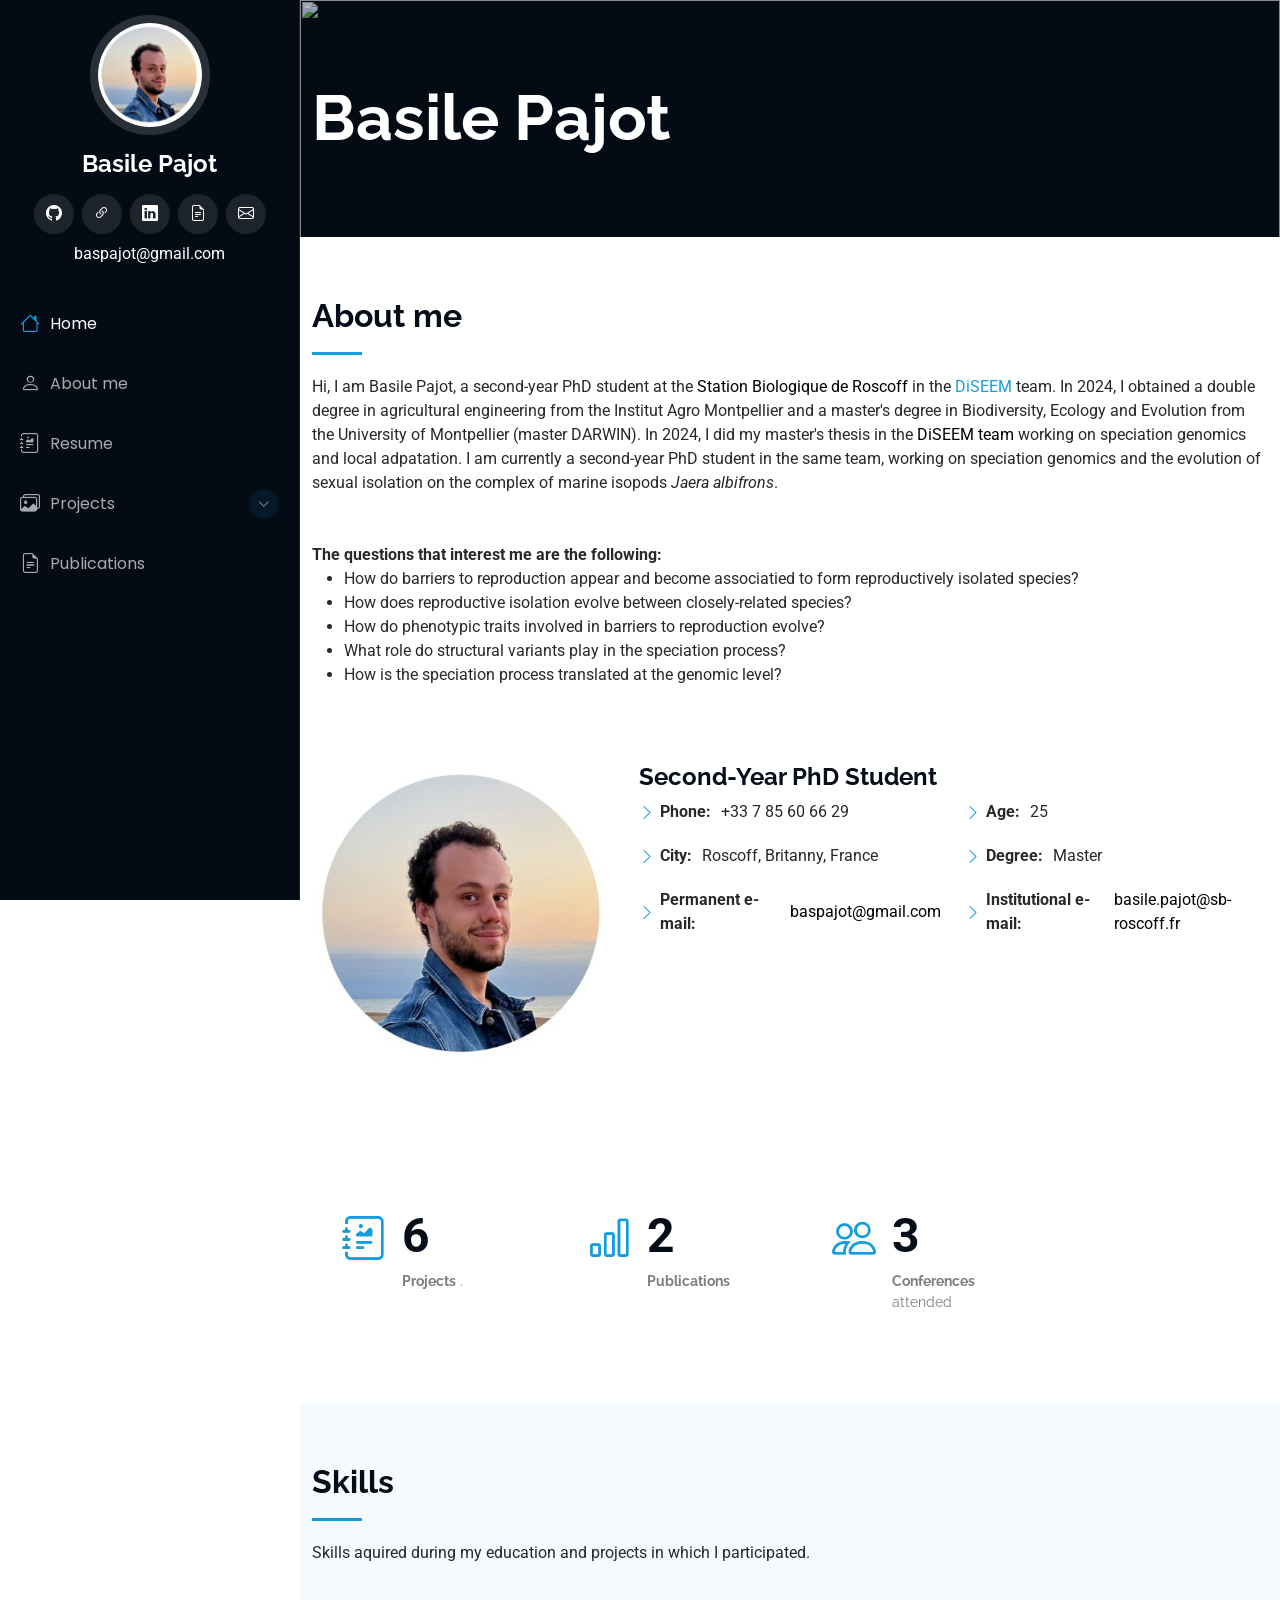
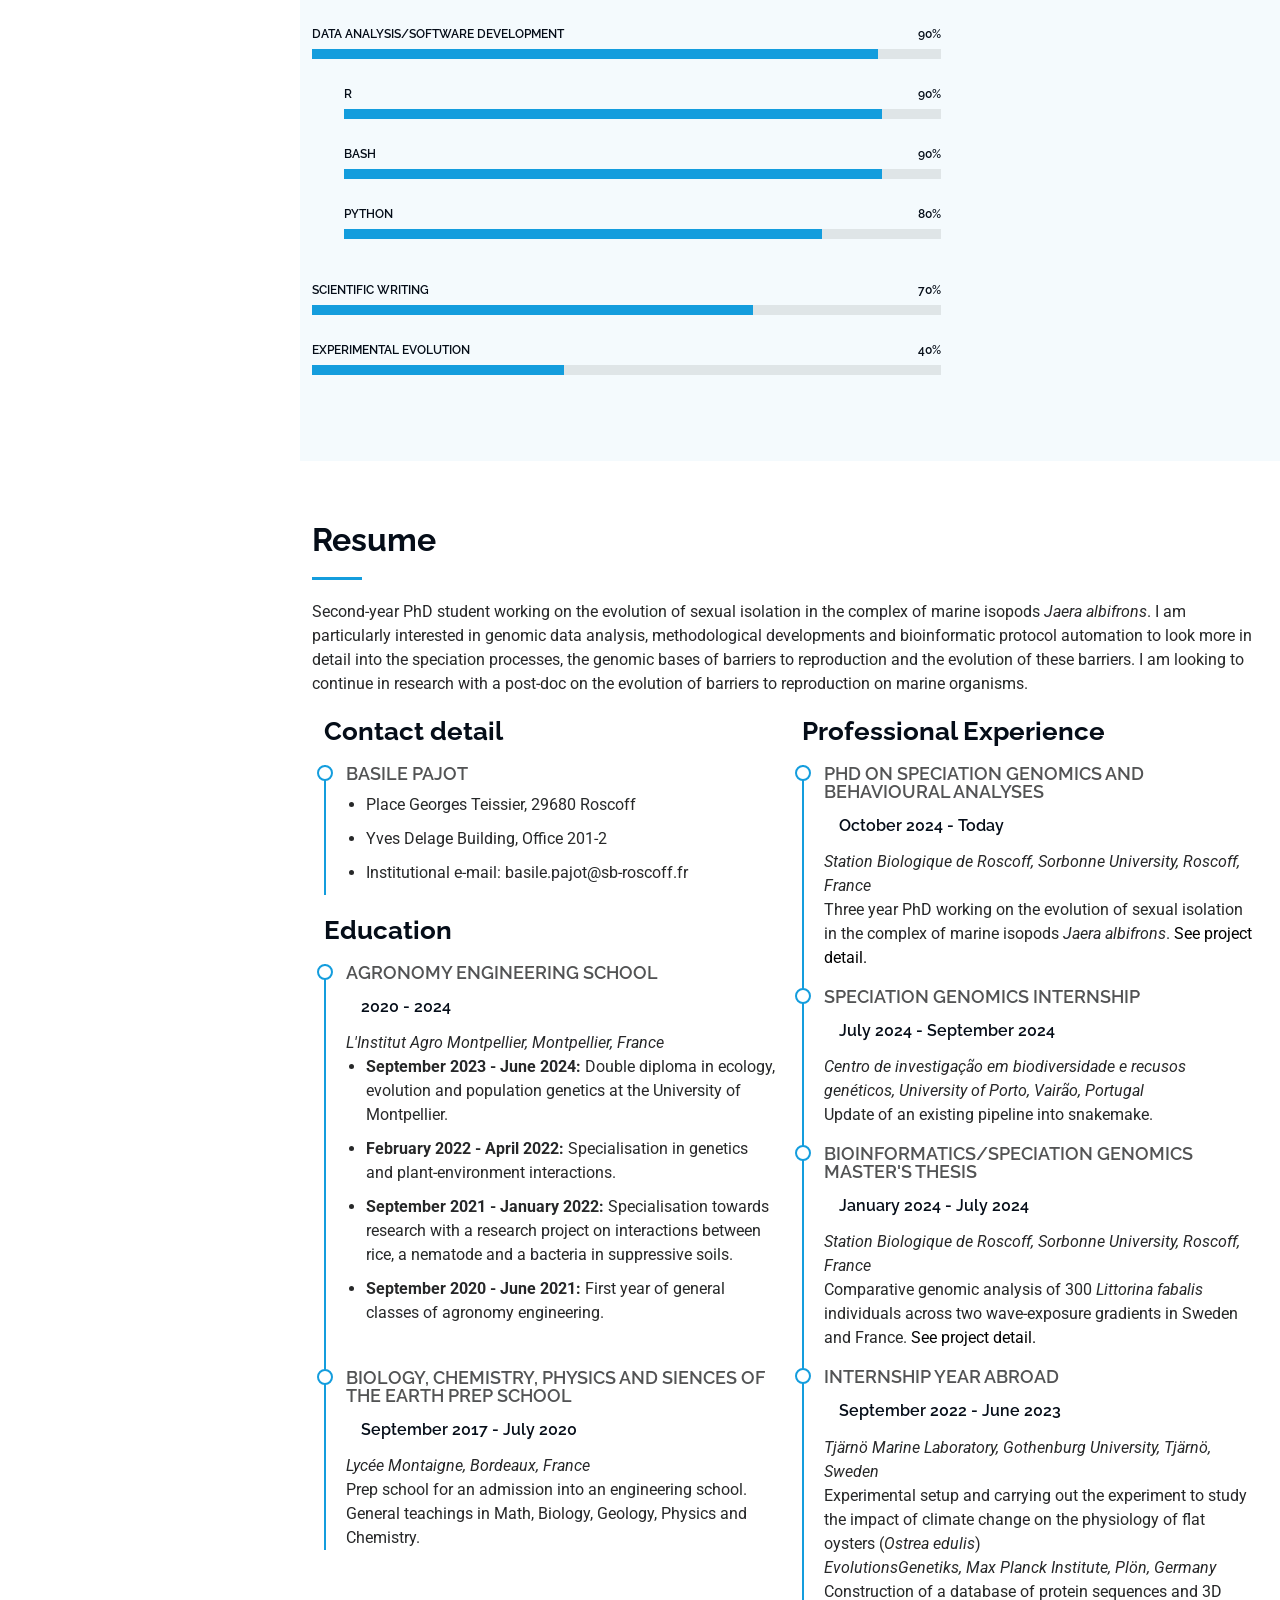
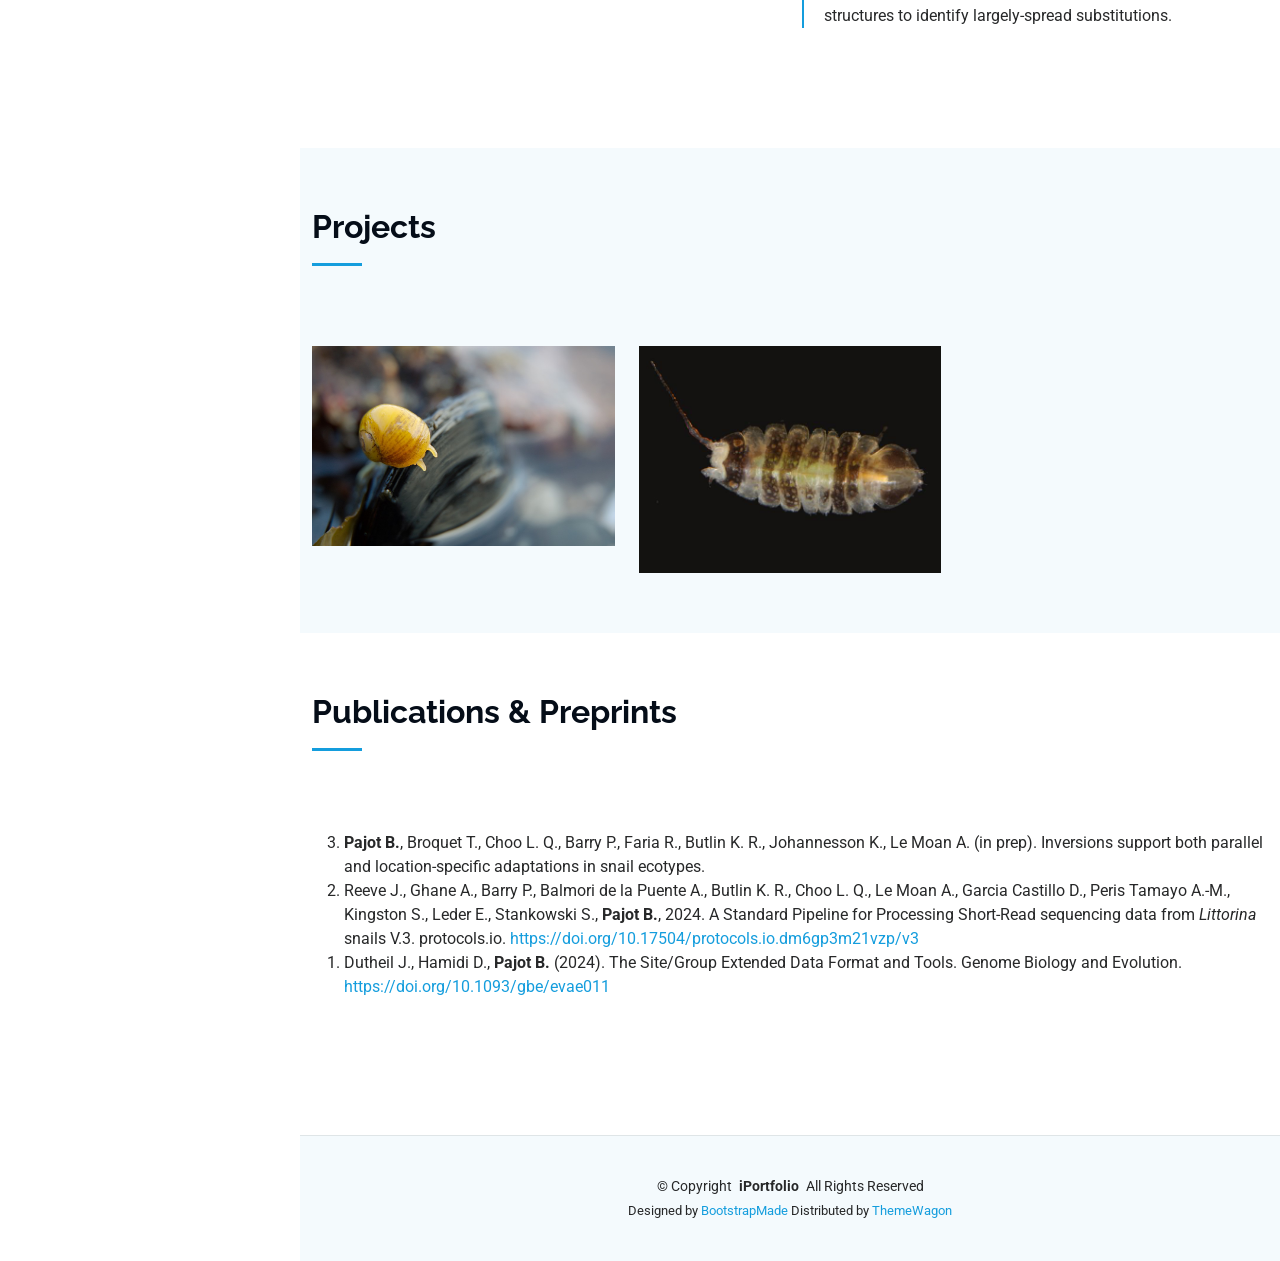
==== commit 16028151: "Coquilles" ====
--- a/index.html
+++ b/index.html
@@ -9,7 +9,7 @@
   <meta content="" name="keywords">
 
   <!-- Favicons -->
-  <link href="assets/img/favicon.png" rel="icon">
+  <link href="assets/img/Icon.svg" rel="icon">
   <link href="assets/img/apple-touch-icon.png" rel="apple-touch-icon">
 
   <!-- Fonts -->
@@ -57,7 +57,7 @@
       <a href="https://github.com/PAJOT-Basile" class="github"><i class="bi-github"></i></a>
       <a href="https://orcid.org/0009-0006-3920-8134" class="orcid"><i class="bi-link-45deg"></i></a>
       <a href="https://www.linkedin.com/in/pajot-basile/" class="linkedin"><i class="bi-linkedin"></i></a>
-      <a href="./assets/docs/CV.pdf" class="CV"><i class="bi-file-earmark-text"></i></a>
+      <a href="./assets/docs/CV.pdf" class="CV" target="_blank"><i class="bi-file-earmark-text"></i></a>
       <a href="mailto:baspajot@gmail.com"><i class="bi-envelope"></i></a>
       <a href="mailto:baspajot@gmail.com" style="background-color:#040b14;">baspajot@gmail.com</a>
     </div>
@@ -65,9 +65,39 @@
     <nav id="navmenu" class="navmenu">
       <ul>
         <li><a href="#hero" class="active"><i class="bi bi-house navicon"></i>Home</a></li>
-        <li><a href="#about"><i class="bi bi-person navicon"></i> About</a></li>
+        <li><a href="#about"><i class="bi bi-person navicon"></i> About me</a></li>
         <li><a href="#resume"><i class="bi bi-journal-richtext navicon"></i> Resume</a></li>
-        <li><a href="#projects"><i class="bi bi-images navicon"></i> Projects</a></li>
+        <li class="dropdown"><a href="#projects"><i class="bi bi-images navicon"></i><span>Projects</span> <i
+              class="bi bi-chevron-down toggle-dropdown"></i></a>
+          <ul>
+            <li class="dropdown"><a href="pacobar-details.html"><span>Pacobar</span> <i
+                  class="bi bi-chevron-down toggle-dropdown"></i></a>
+              <ul>
+                <li><a href="pacobar-details.html#Project_description"><i class="bi bi-house navicon"></i> Project
+                    description</a></li>
+                <li><a href="pacobar-details.html#publications"><i class="bi bi-file-earmark-text navicon"></i>
+                    Publications</a>
+                </li>
+                <li><a href="pacobar-details.html#references"><i class="bi bi-journal-richtext navicon"></i>
+                    References</a></li>
+                <li><a href="assets/docs/Poster_Pacobar.pdf" target="_blank"><i class="bi bi-images navicon"></i>
+                    Poster</a></li>
+              </ul>
+            </li>
+            <li class="dropdown"><a href="sexisol-details.html"><span>Sexisol</span> <i
+                  class="bi bi-chevron-down toggle-dropdown"></i></a>
+              <ul>
+                <li><a href="sexisol-details.html#Project_description"><i class="bi bi-house navicon"></i> Project
+                    description</a></li>
+                <!-- <li><a href="sexisol-details.html#publications"><i class="bi bi-file-earmark-text navicon"></i>
+                    Publications</a>
+                </li> -->
+                <li><a href="sexisol-details.html#refernces"><i class="bi bi-journal-richtext navicon"></i>
+                    References</a></li>
+              </ul>
+            </li>
+          </ul>
+        </li>
         <li><a href="#publications"><i class="bi bi-file-earmark-text navicon"></i> Publications</a></li>
       </ul>
     </nav>
@@ -99,9 +129,13 @@
           <a
             href="https://www.sb-roscoff.fr/fr/equipe-diseem-dispersion-speciation-et-evolution-des-especes-marines">DiSEEM</a>
           team.
-          In 2024, I obtained a double diploma from an agronomy engineering school - L'Intsitut Agro Montpellier -
-          and a masters in Biodiversity, Ecology and Evolution - from the University of Montpellier.
-          In 2024, I did my master's thesis in the DiSEEM team working on speciation genomics and local adpatation.<br>
+          In 2024, I obtained a double degree in agricultural engineering from the Institut Agro Montpellier and a
+          master's degree in Biodiversity, Ecology and Evolution from the University of Montpellier (master DARWIN).
+          In 2024, I did my master's thesis in the <a
+            href="https://www.sb-roscoff.fr/fr/equipe-diseem-dispersion-speciation-et-evolution-des-especes-marines"
+            style="text-decoration: none;color: Black;">DiSEEM team</a> working on speciation genomics and local
+          adpatation. I am currently a second-year PhD student in the same team, working on speciation genomics and the
+          evolution of sexual isolation on the complex of marine isopods <i>Jaera albifrons</i>.<br>
           <br><br><b>The questions that interest me are the following:</b><br>
         <ul>
           <li>How do barriers to reproduction appear and become associatied to form reproductively isolated species?
@@ -300,7 +334,7 @@
           <div class="row">
             <!--Summary-->
             <div class="col-lg-6" data-aos="fade-up" data-aos-delay="100">
-              <h3 class="resume-title">Summary</h3>
+              <h3 class="resume-title">Contact detail</h3>
               <div class="resume-item pb-0">
                 <h4>Basile Pajot</h4>
                 <ul>
@@ -317,13 +351,14 @@
                 <p><em>L'Institut Agro Montpellier, Montpellier, France</em></p>
                 <p>
                 <ul>
-                  <li><b>September 2023 - December 2023:</b> Double diploma in ecology, evolution and population
+                  <li><b>September 2023 - June 2024:</b> Double diploma in ecology, evolution and population
                     genetics
                     at the University of Montpellier.</li>
                   <li><b>February 2022 - April 2022:</b> Specialisation in genetics and plant-environment
                     interactions.
                   </li>
-                  <li><b>September 2021 - January 2022:</b> International and research group with a research project.
+                  <li><b>September 2021 - January 2022:</b> Specialisation towards research with a research project on
+                    interactions between rice, a nematode and a bacteria in suppressive soils.
                   </li>
                   <li><b>September 2020 - June 2021:</b> First year of general classes of agronomy engineering.</li>
                 </ul>
@@ -334,9 +369,8 @@
                 <h4>Biology, Chemistry, Physics and Siences of the Earth Prep School</h4>
                 <h5>September 2017 - July 2020</h5>
                 <p><em>Lycée Montaigne, Bordeaux, France</em></p>
-                <p>Prep school to get into an engineering school. General teachings in Math, Biology, Geology, Physics
-                  and
-                  Chemistry.
+                <p>Prep school for an admission into an engineering school. General teachings in Math, Biology, Geology,
+                  Physics and Chemistry.
                 </p>
               </div><!-- End Resume Item -->
             </div><!-- End Section Title -->
@@ -350,7 +384,8 @@
                 <h5>October 2024 - Today</h5>
                 <p><em>Station Biologique de Roscoff, Sorbonne University, Roscoff, France</em><br></p>
                 <p>Three year PhD working on the evolution of sexual isolation in the complex of marine isopods <i>Jaera
-                    albifrons</i>. ##############TODO: add link to project.</p>
+                    albifrons</i>. <a href="sexisol-details.html" style="text-decoration: none;color:black">See project
+                    detail.</a></p>
 
               </div>
               <div class="resume-item">
@@ -367,14 +402,16 @@
                 <h5>January 2024 - July 2024</h5>
                 <p><em>Station Biologique de Roscoff, Sorbonne University, Roscoff, France </em></p>
                 <p>Comparative genomic analysis of 300 <i>Littorina fabalis</i> individuals across two wave-exposure
-                  gradients in Sweden and France.</p>
+                  gradients in Sweden and France. <a href="pacobar-details.html"
+                    style="text-decoration: none;color:black">See project
+                    detail.</a></p>
               </div><!-- End Resume Item -->
 
               <div class="resume-item">
-                <h4>Gap Year Abroad</h4>
+                <h4>Internship Year Abroad</h4>
                 <h5>September 2022 - June 2023</h5>
                 <p><em>Tjärnö Marine Laboratory, Gothenburg University, Tjärnö, Sweden</em></p>
-                <p>Help with the experimental setup and carrying out the experiment to study the impact of climate
+                <p>Experimental setup and carrying out the experiment to study the impact of climate
                   change on the physiology of flat oysters (<i>Ostrea edulis</i>)</p>
                 <p><em>EvolutionsGenetiks, Max Planck Institute, Plön, Germany</em></p>
                 <p>Construction of a database of protein sequences and 3D structures to identify largely-spread
@@ -474,7 +511,7 @@
             Castillo D., Peris Tamayo A.-M., Kingston S., Leder E., Stankowski S., <b>Pajot B.</b>, 2024.
             A Standard Pipeline for Processing Short-Read sequencing data from <i>Littorina</i> snails V.3.
             protocols.io. <a
-              href="dx.doi.org/10.17504/protocols.io.dm6gp3m21vzp/v3">dx.doi.org/10.17504/protocols.io.dm6gp3m21vzp/v3
+              href="https://doi.org/10.17504/protocols.io.dm6gp3m21vzp/v3">https://doi.org/10.17504/protocols.io.dm6gp3m21vzp/v3
             </a></li>
           <li>Dutheil J., Hamidi D., <b>Pajot B.</b> (2024). The Site/Group Extended Data Format and Tools. Genome
             Biology and Evolution. <a href="https://doi.org/10.1093/gbe/evae011">https://doi.org/10.1093/gbe/evae011</a>
--- a/assets/css/main.css
+++ b/assets/css/main.css
@@ -279,7 +279,7 @@
 .navmenu a,
 .navmenu a:focus {
   color: var(--nav-color);
-  padding: 15px 10px;
+  padding: 15px 5px;
   font-family: var(--nav-font);
   font-size: 16px;
   font-weight: 400;
@@ -356,7 +356,7 @@
   position: static;
   display: none;
   z-index: 99;
-  padding: 5px 10px;
+  padding: 5px 5px;
   margin: 5px 10px;
   background-color: var(--nav-dropdown-background-color);
   border: 1px solid color-mix(in srgb, var(--default-color), transparent 90%);
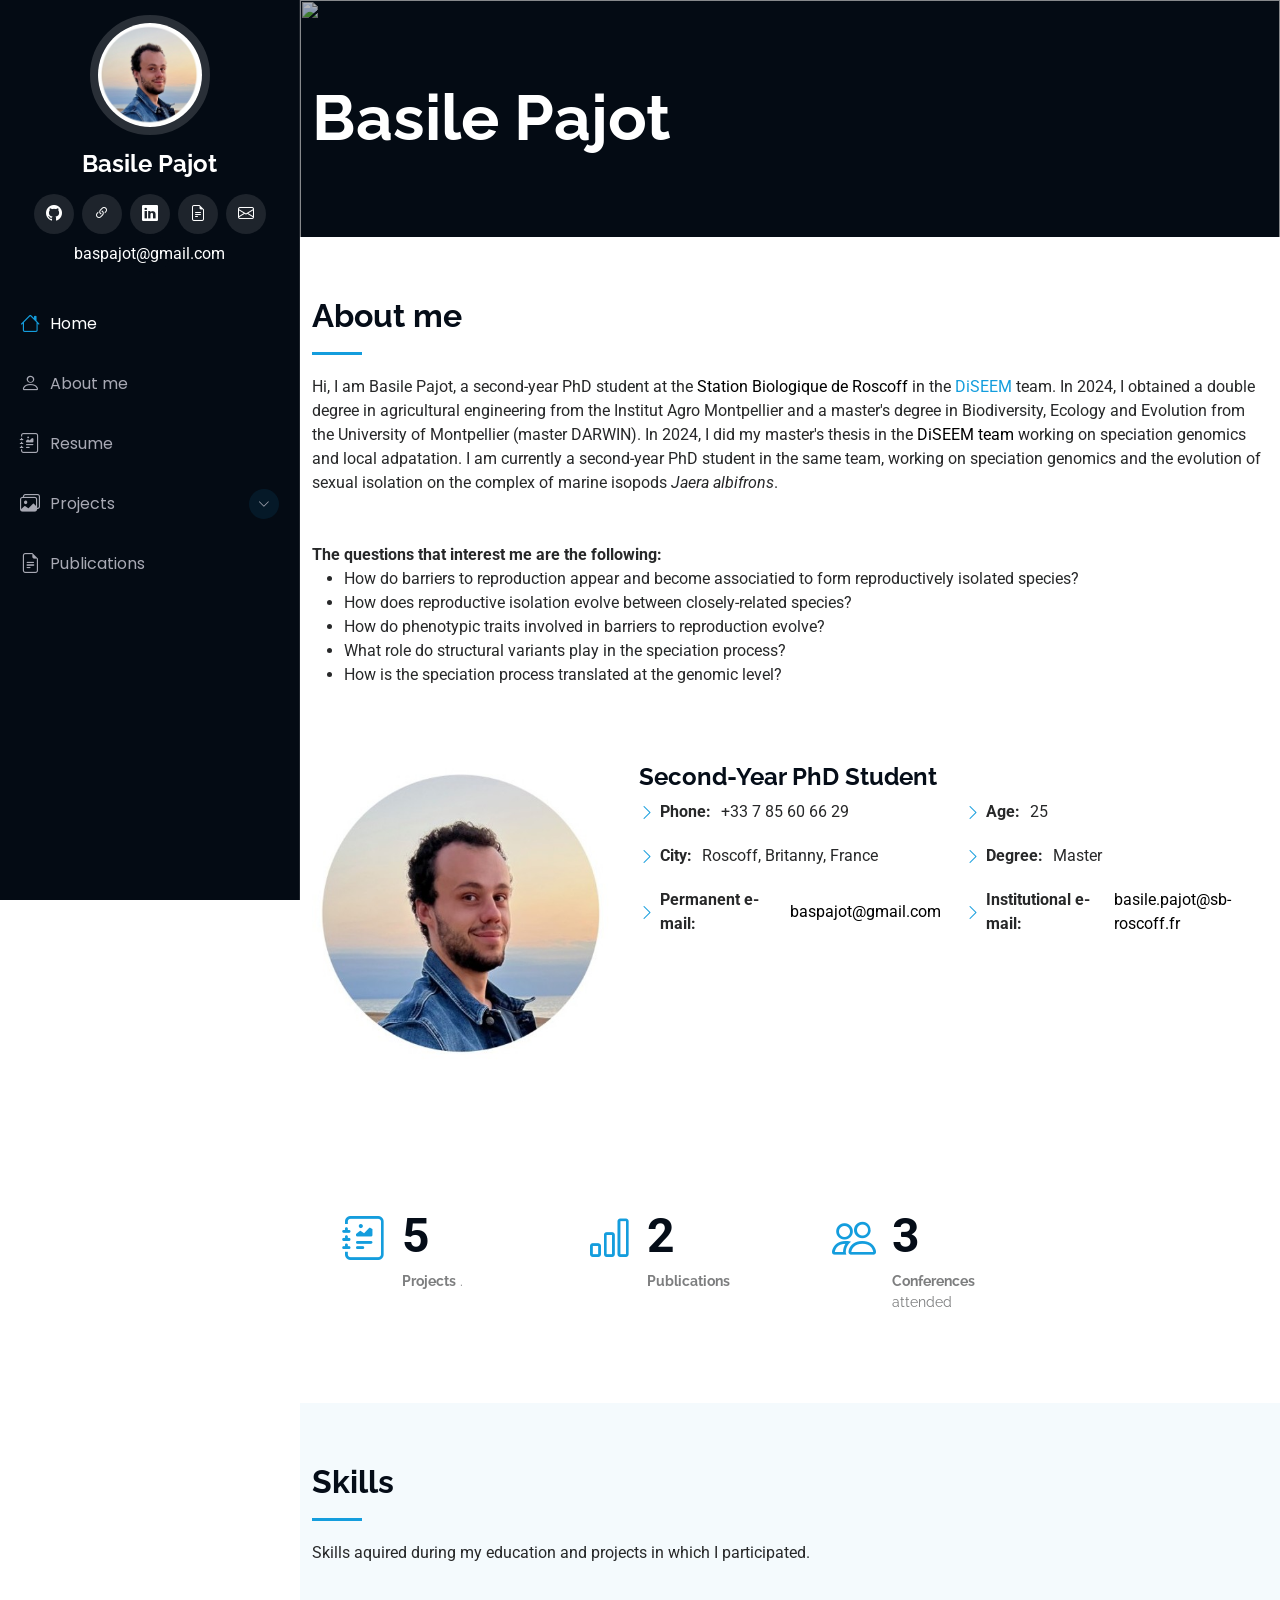
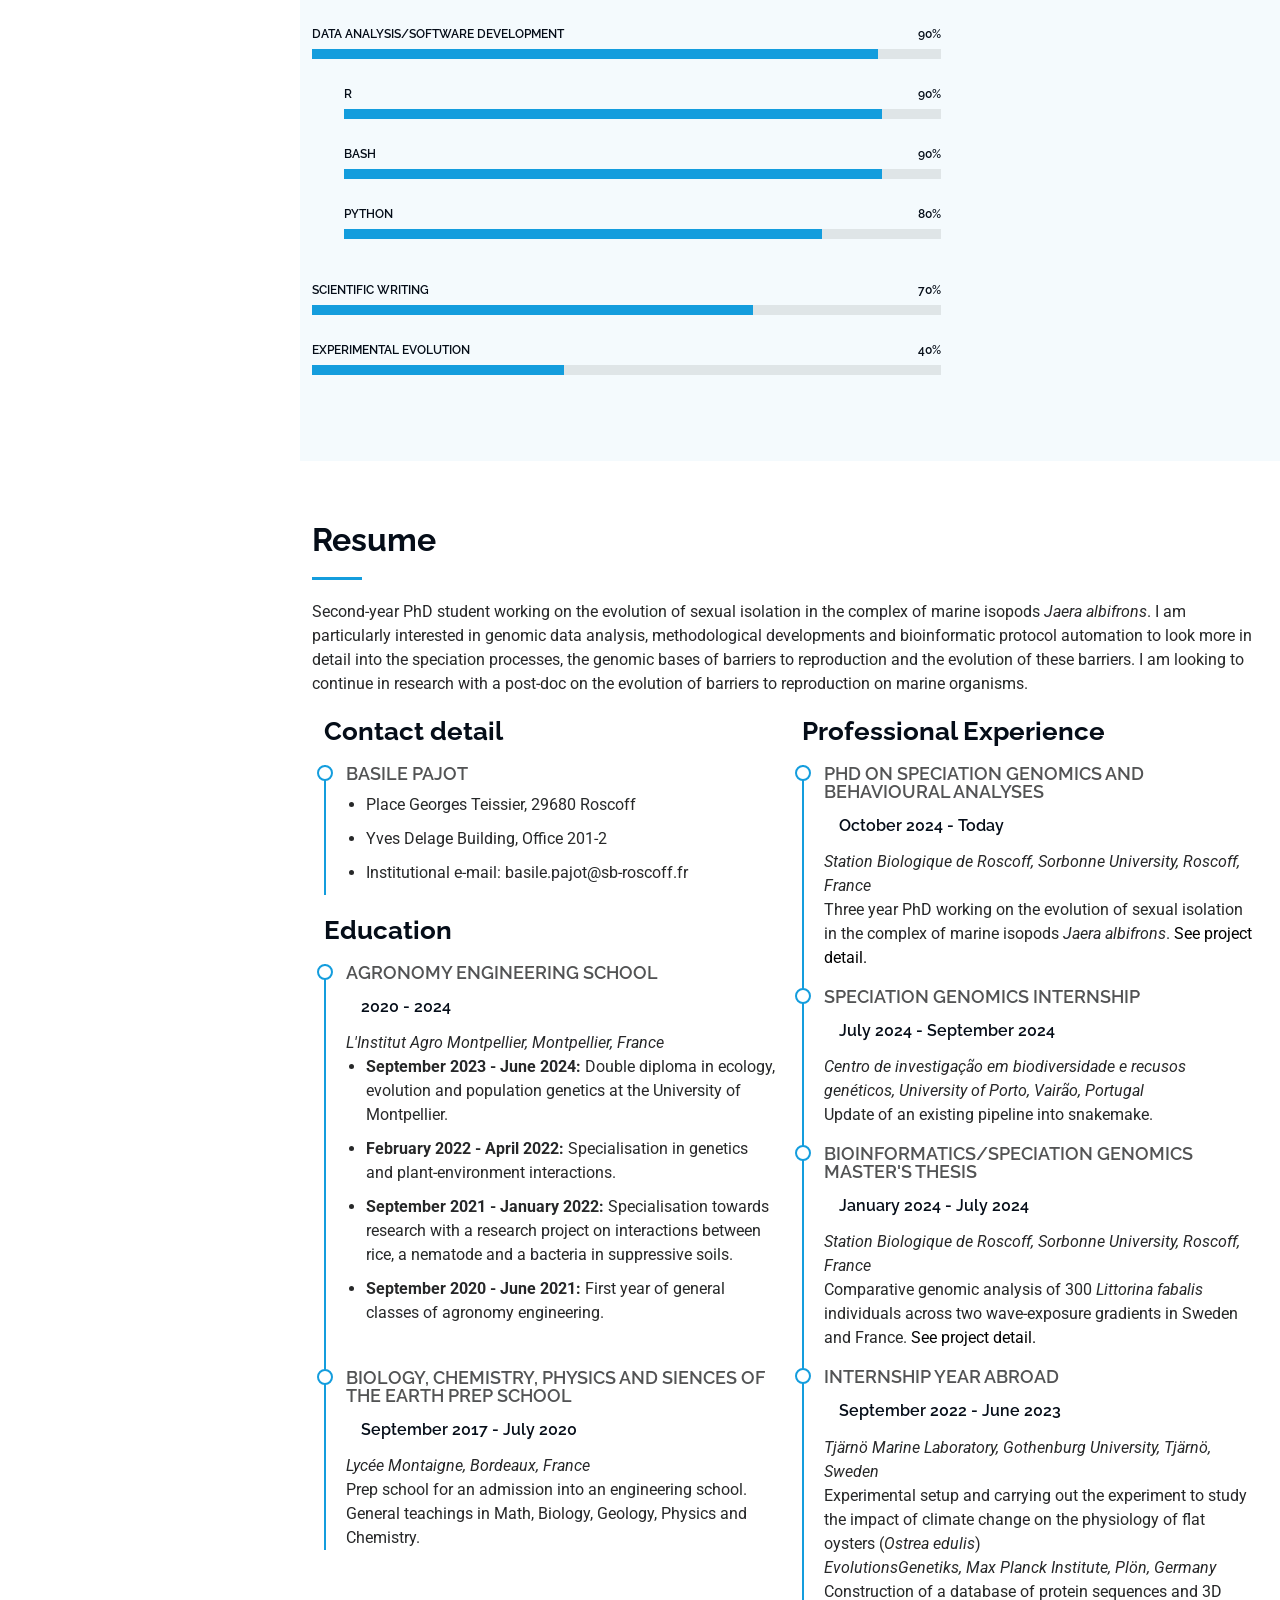
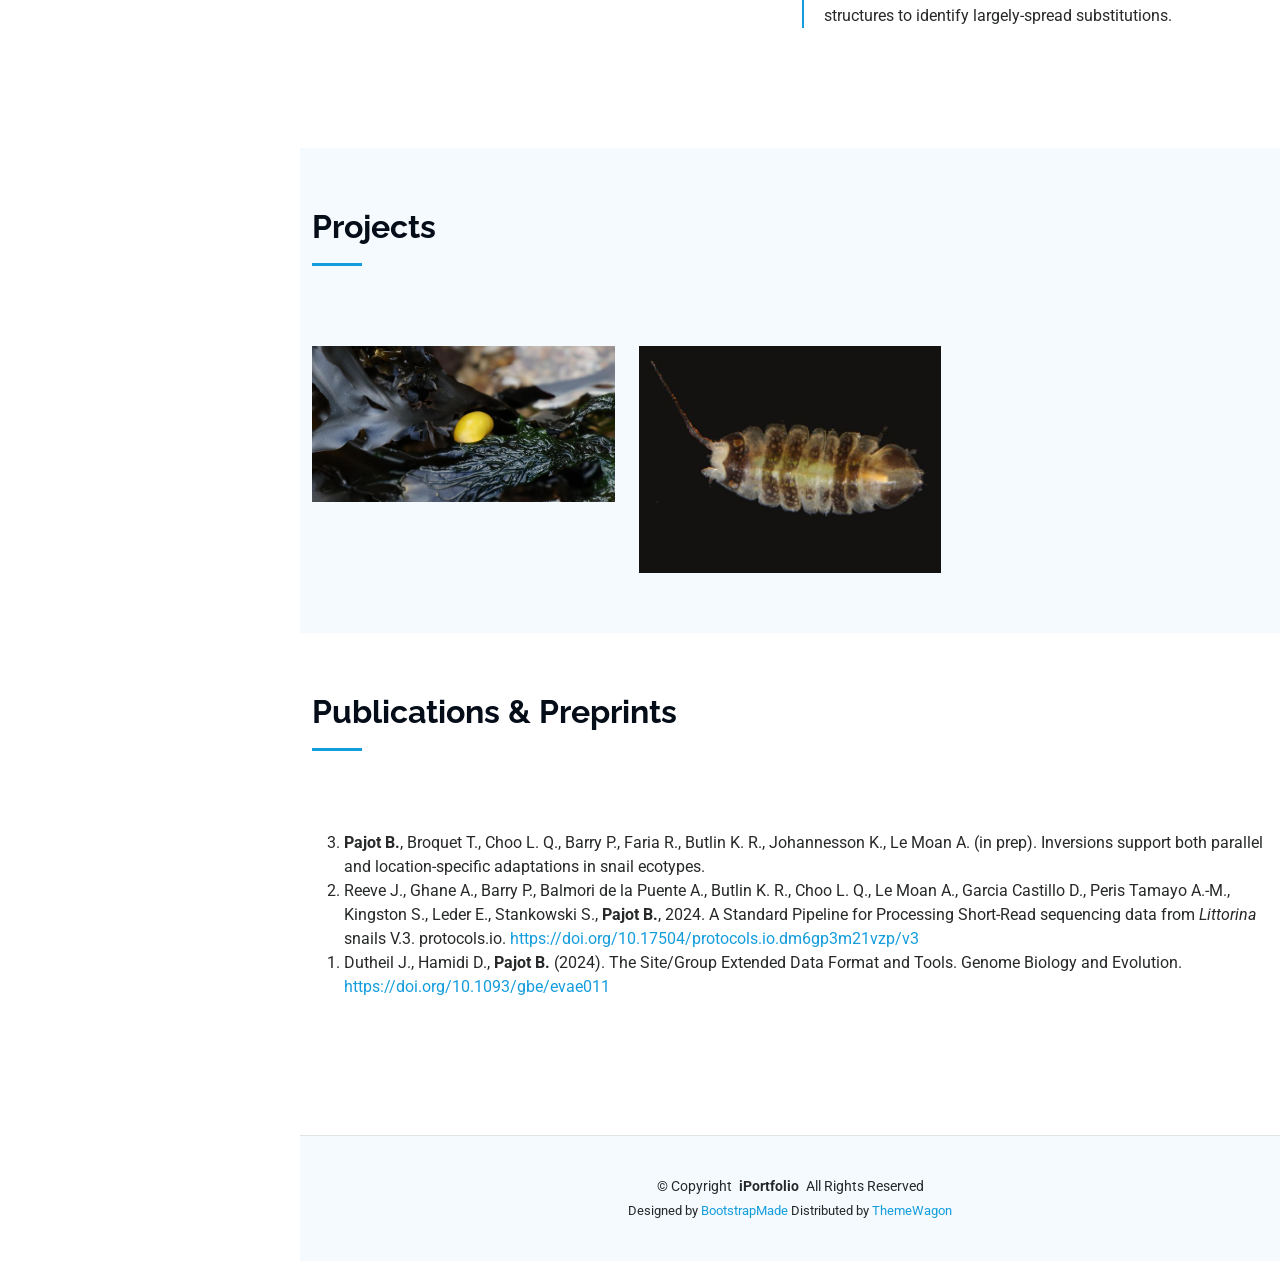
==== commit eb0f0d7f: "change_image_littorina" ====
--- a/index.html
+++ b/index.html
@@ -443,12 +443,11 @@
 
             <div class="col-lg-4 col-md-6 portfolio-item isotope-item">
               <div class="portfolio-content h-100">
-                <img src="assets/img/projects/Littorina fabalis.jpg" class="img-fluid" alt="">
+                <img src="assets/img/projects/Littorina fabalis.jpeg" class="img-fluid" alt="">
                 <div class="portfolio-info">
                   <h4>PaCoBar</h4>
                   <p>Parallel Evolution and Coupling of Reproductive Barriers in <i>Littorina</i></p>
-                  <a href="assets/img/projects/Littorina fabalis.jpg" title="(image credits to Kerstin Johannesson)<br>
-                    <h2>PaCoBar</h2><br>
+                  <a href="assets/img/projects/Littorina fabalis.jpg" title="<h2>PaCoBar</h2><br>
                       <p>The environment can play an important role in species diversification. In particular,
                       locally-adapted populations, called ecotypes are a good example of the role that the 
                       environment can play in the formation of species. Here, we inverstigate how barriers to 
